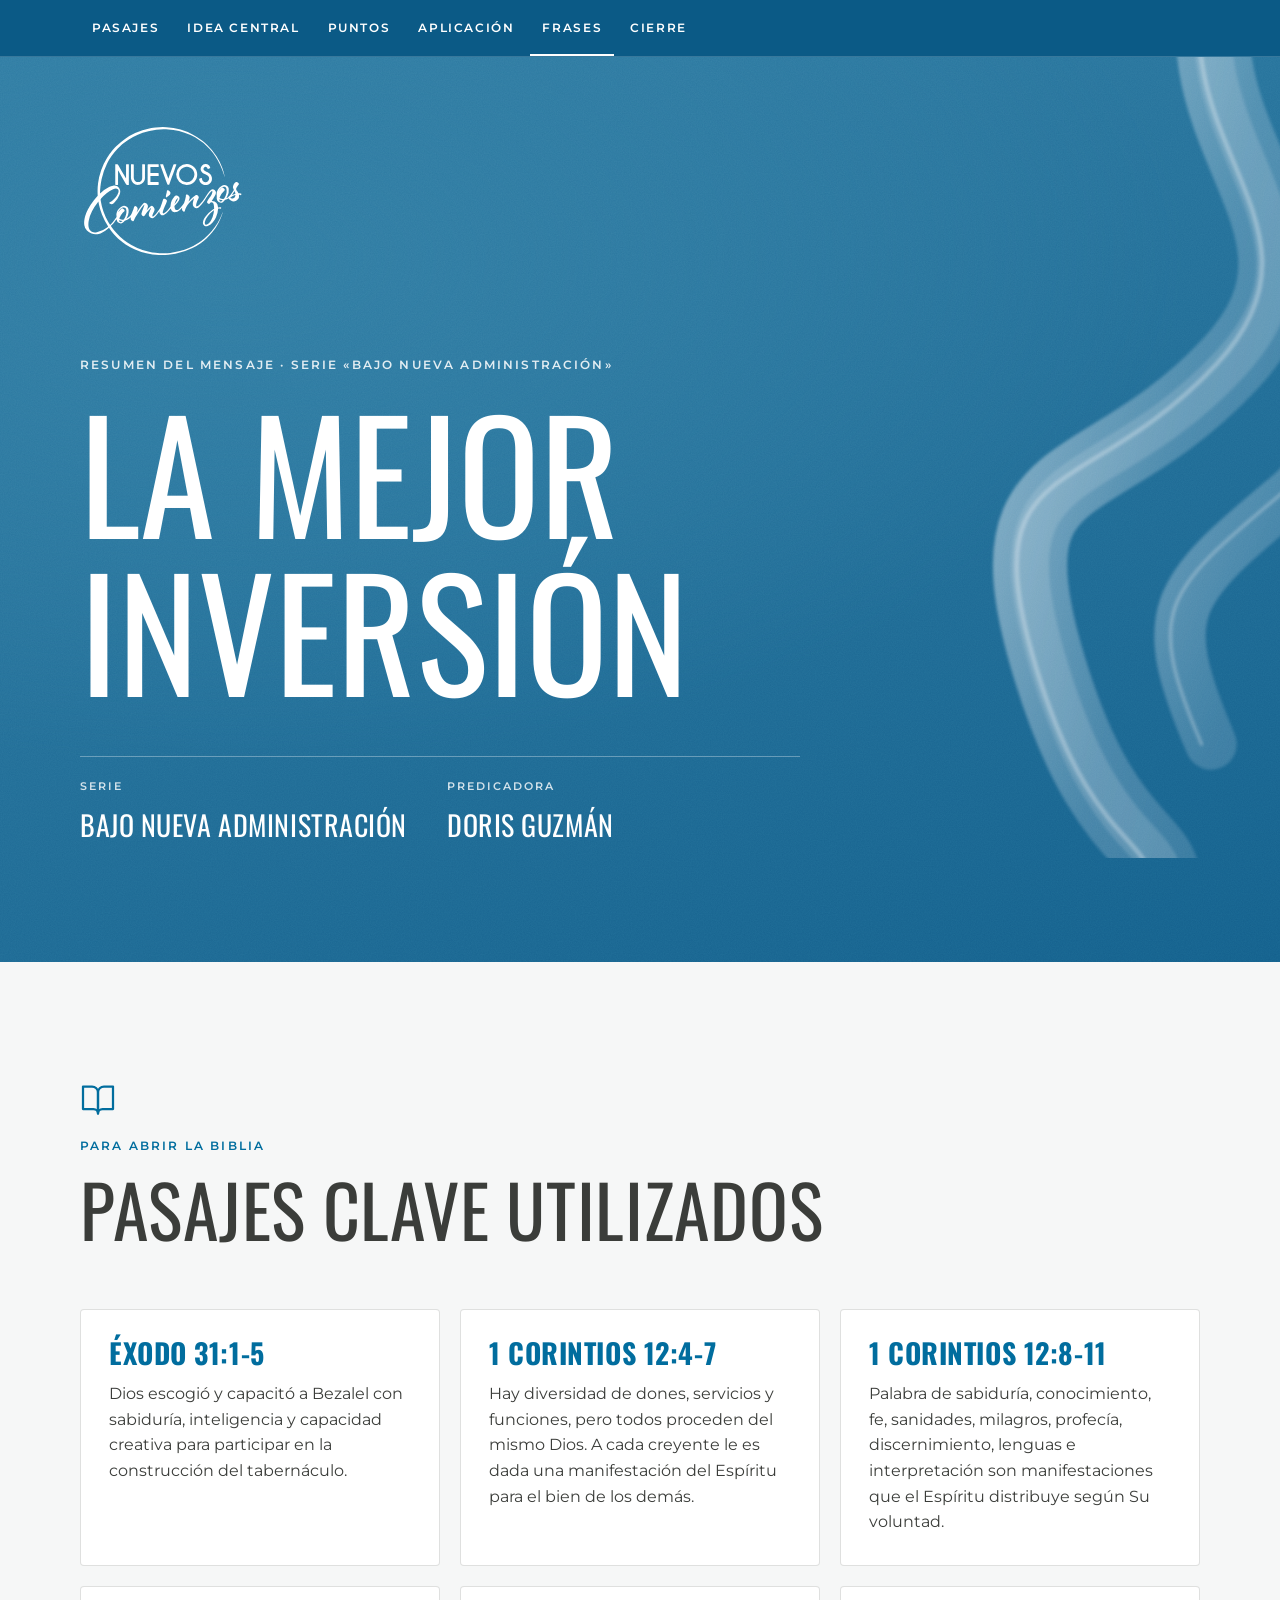
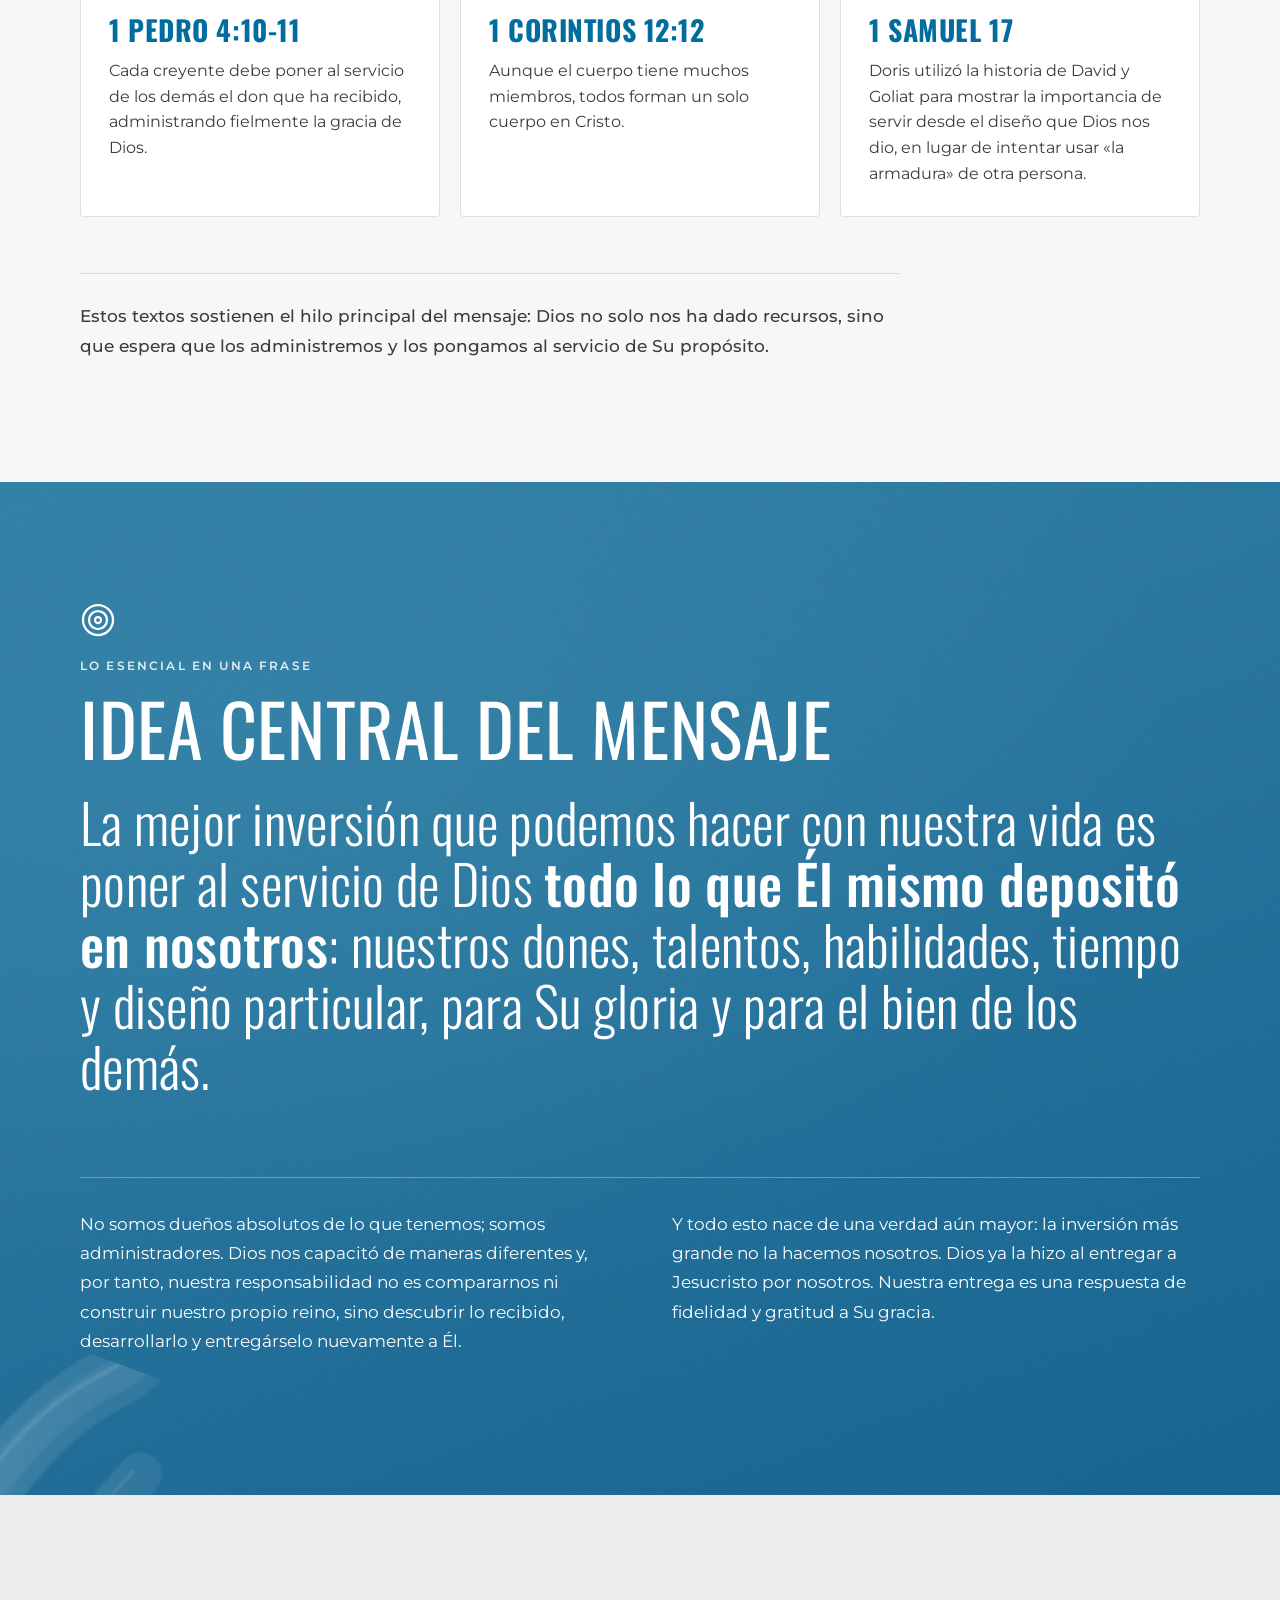
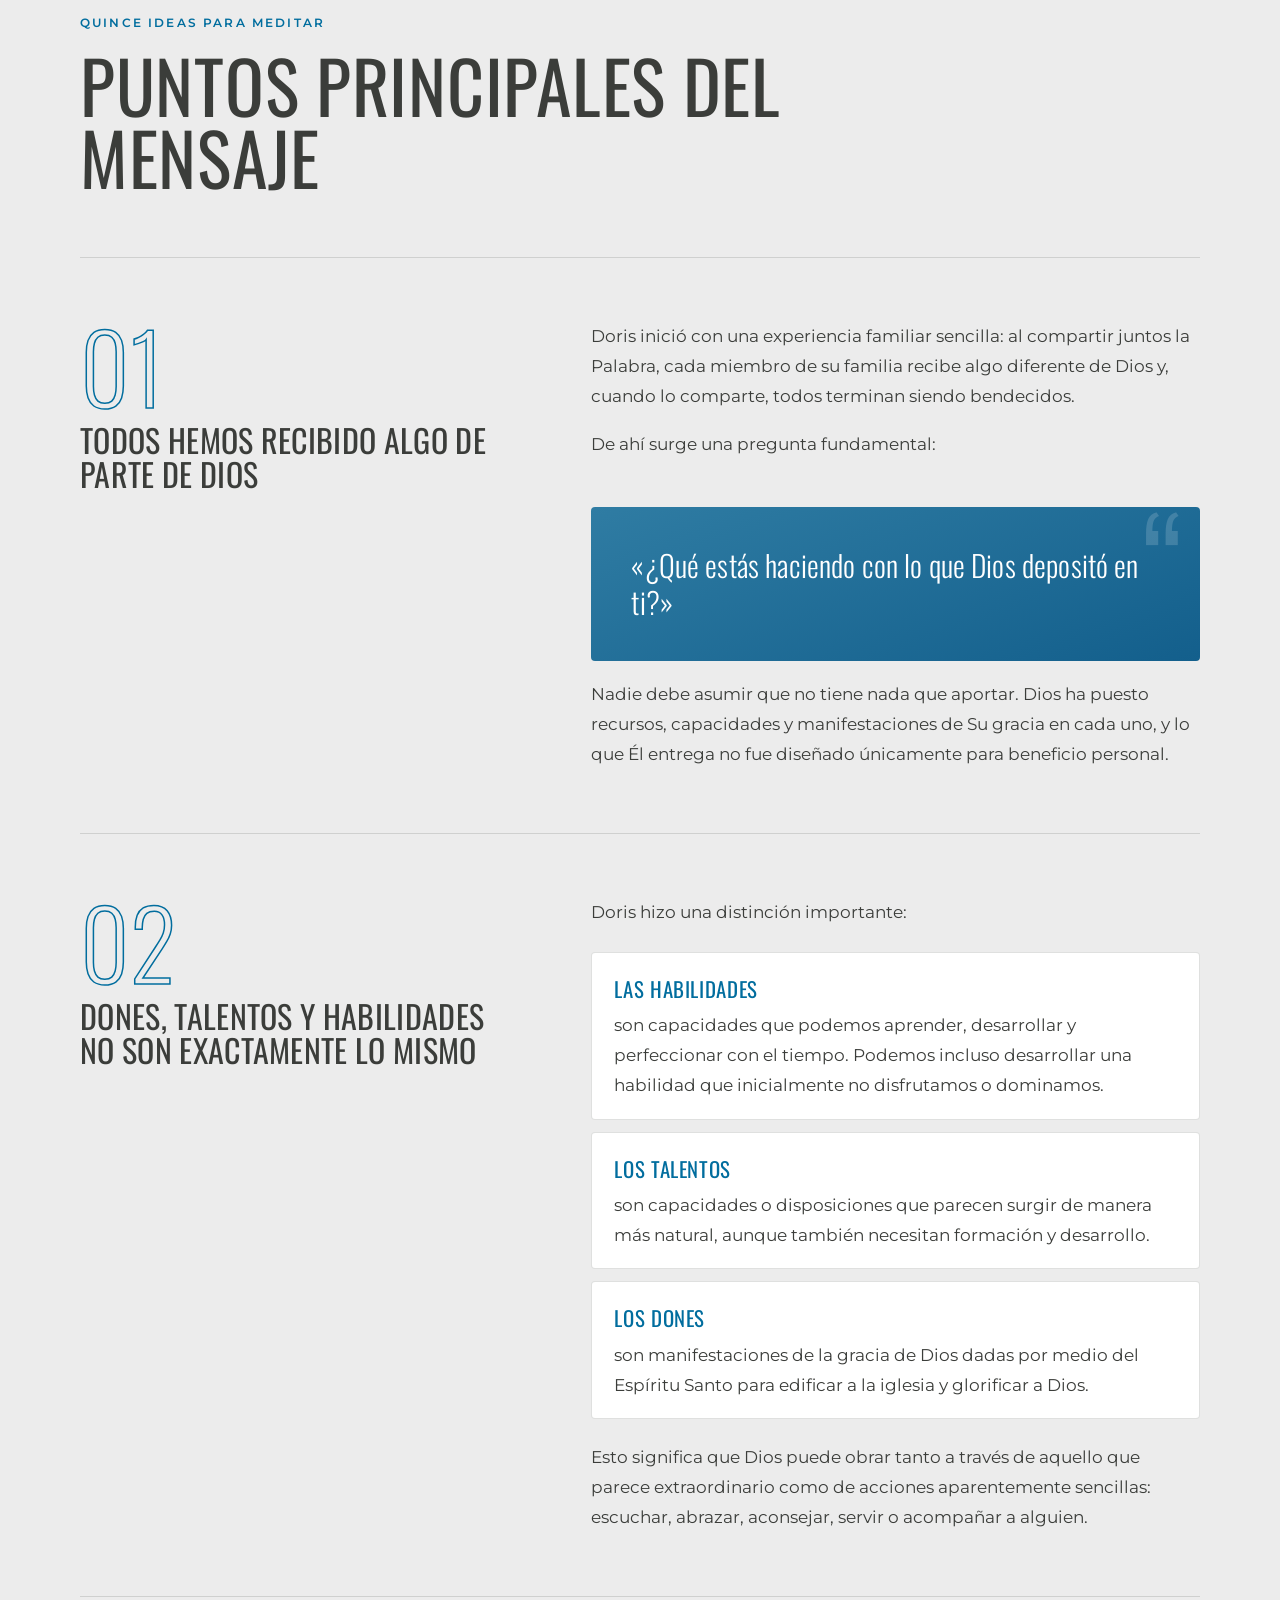
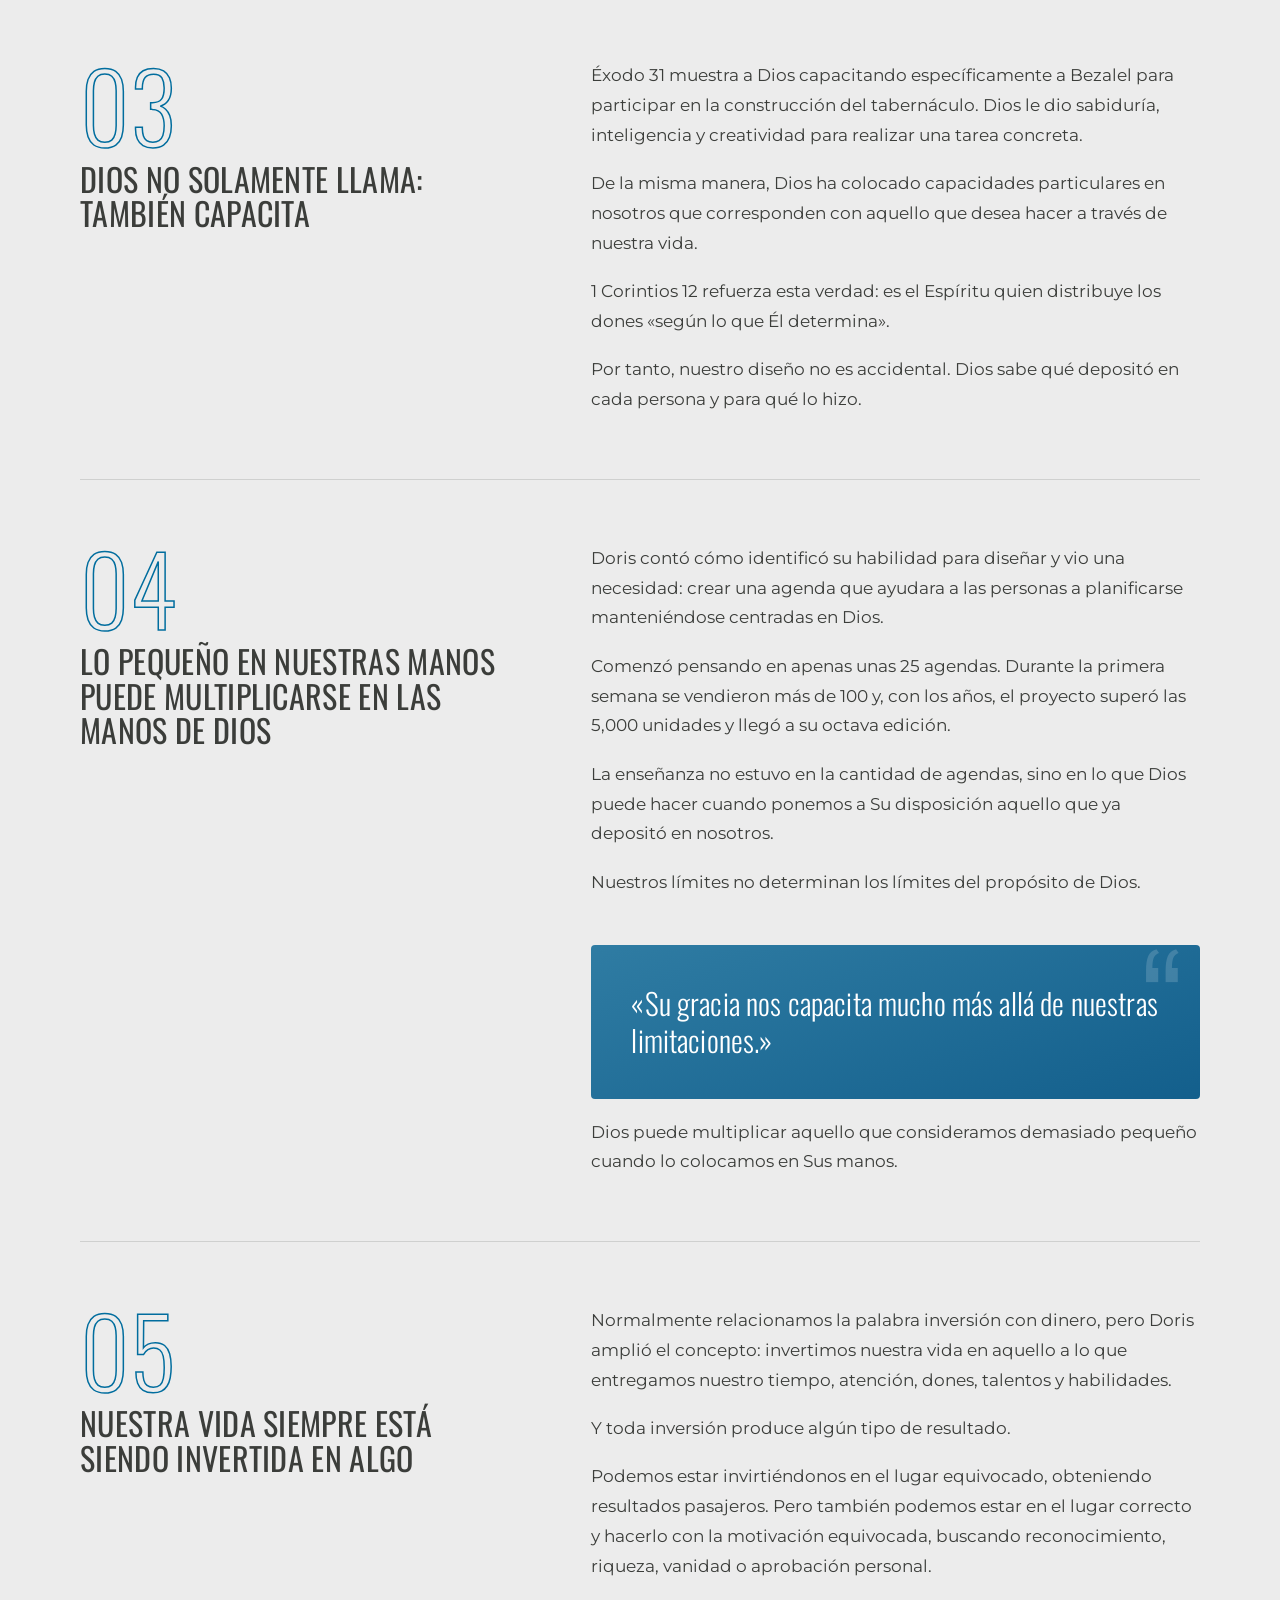
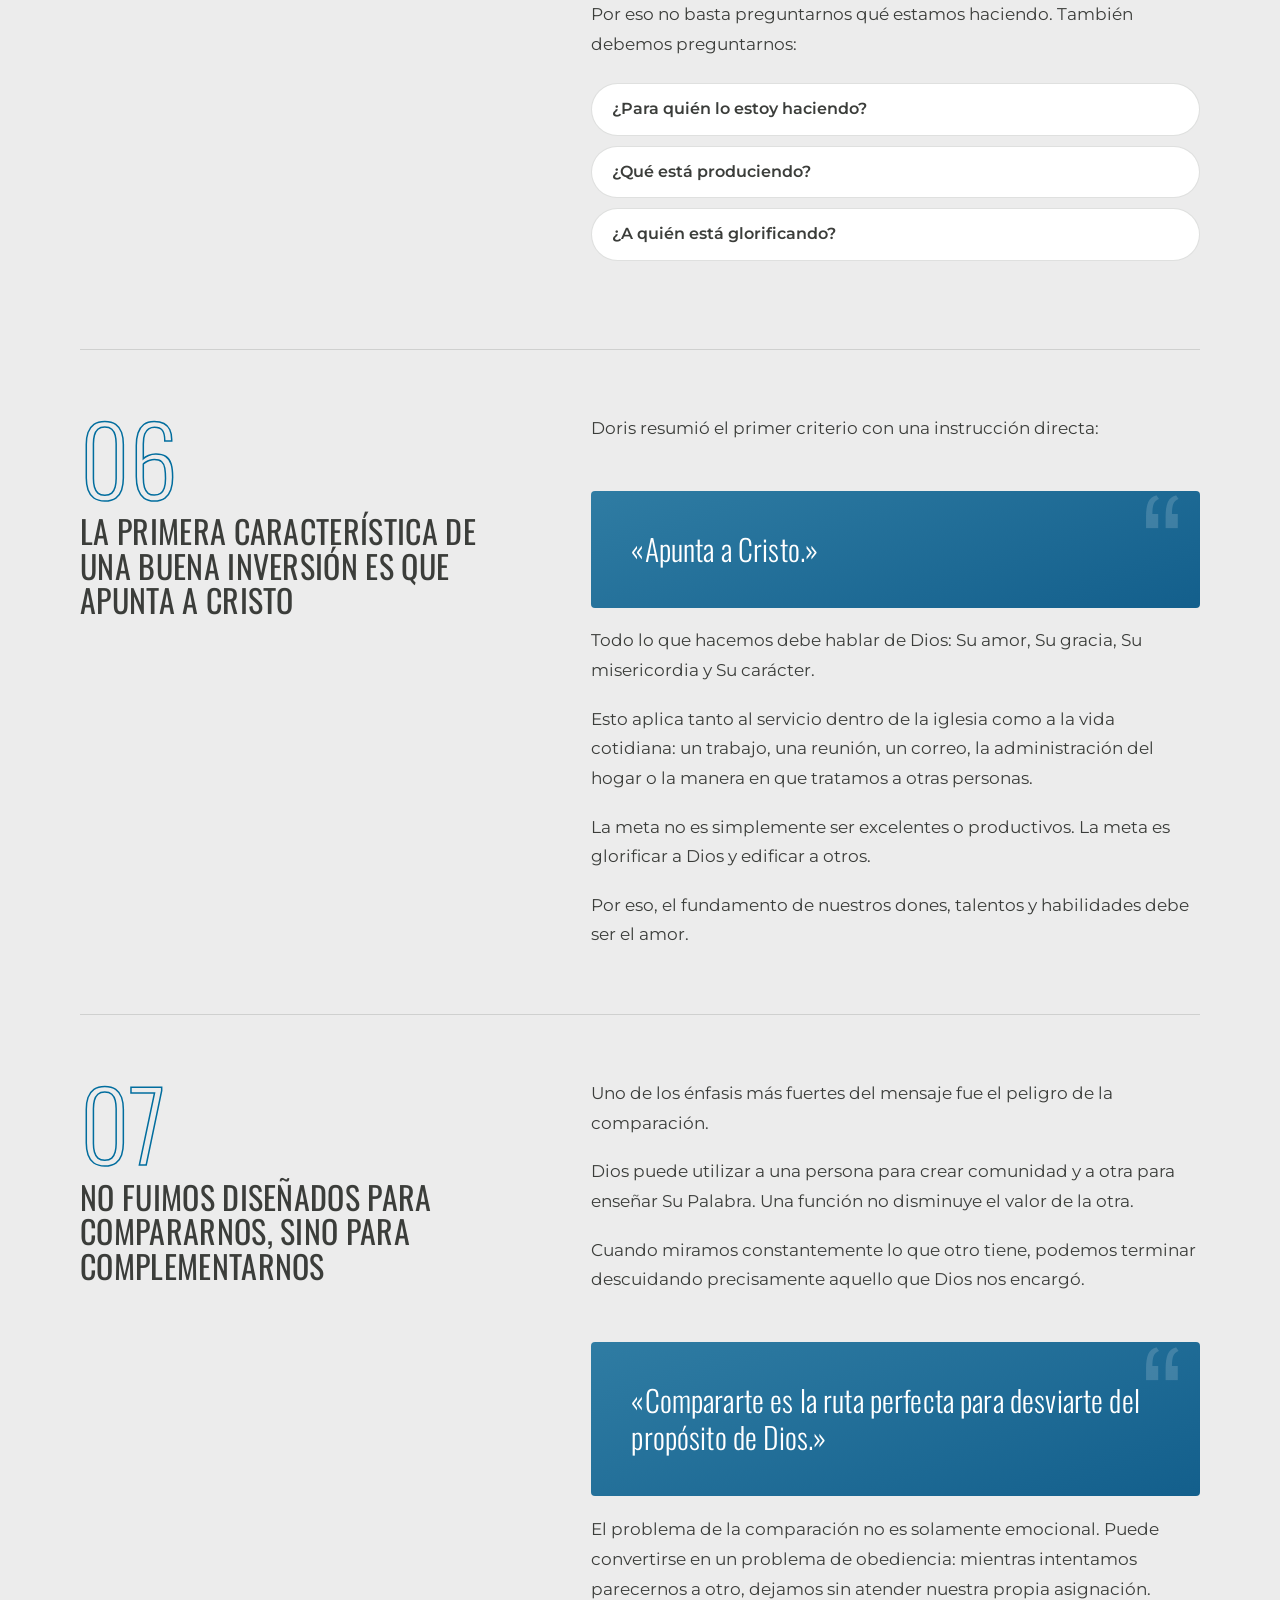
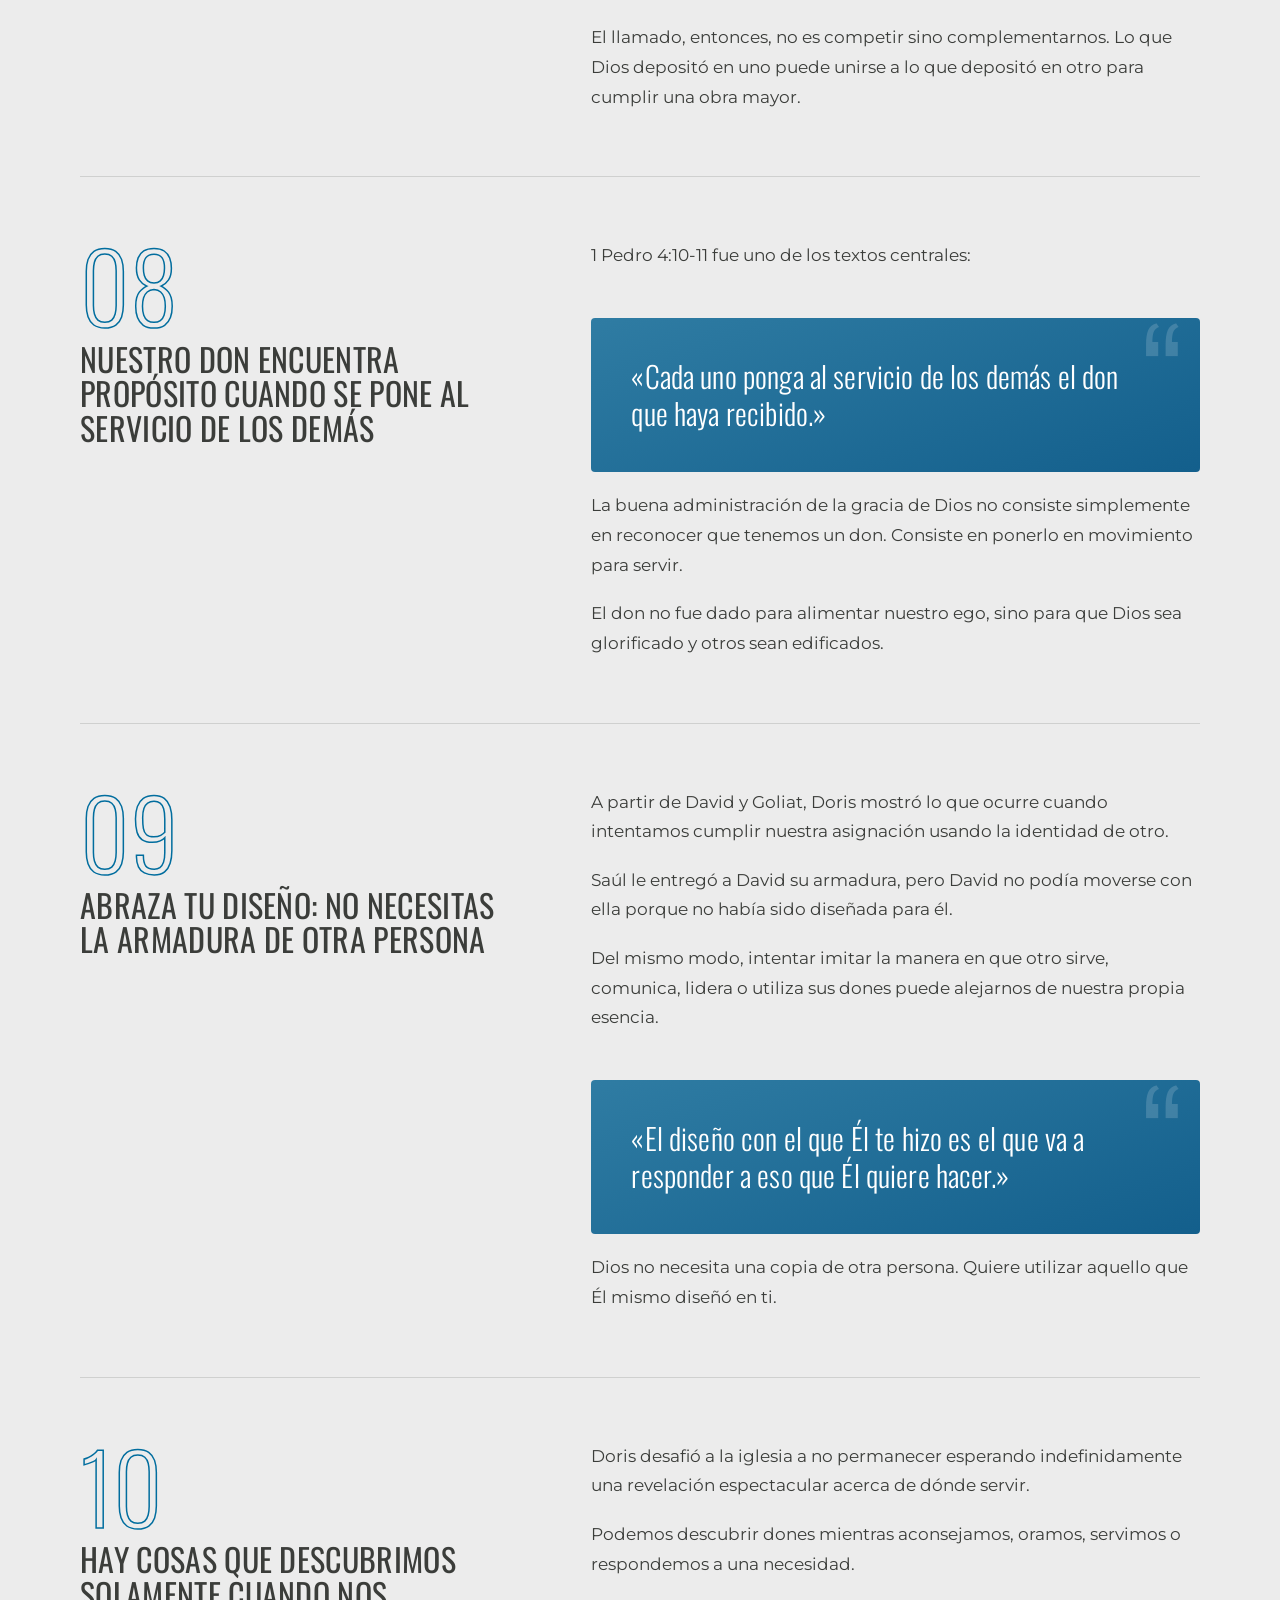
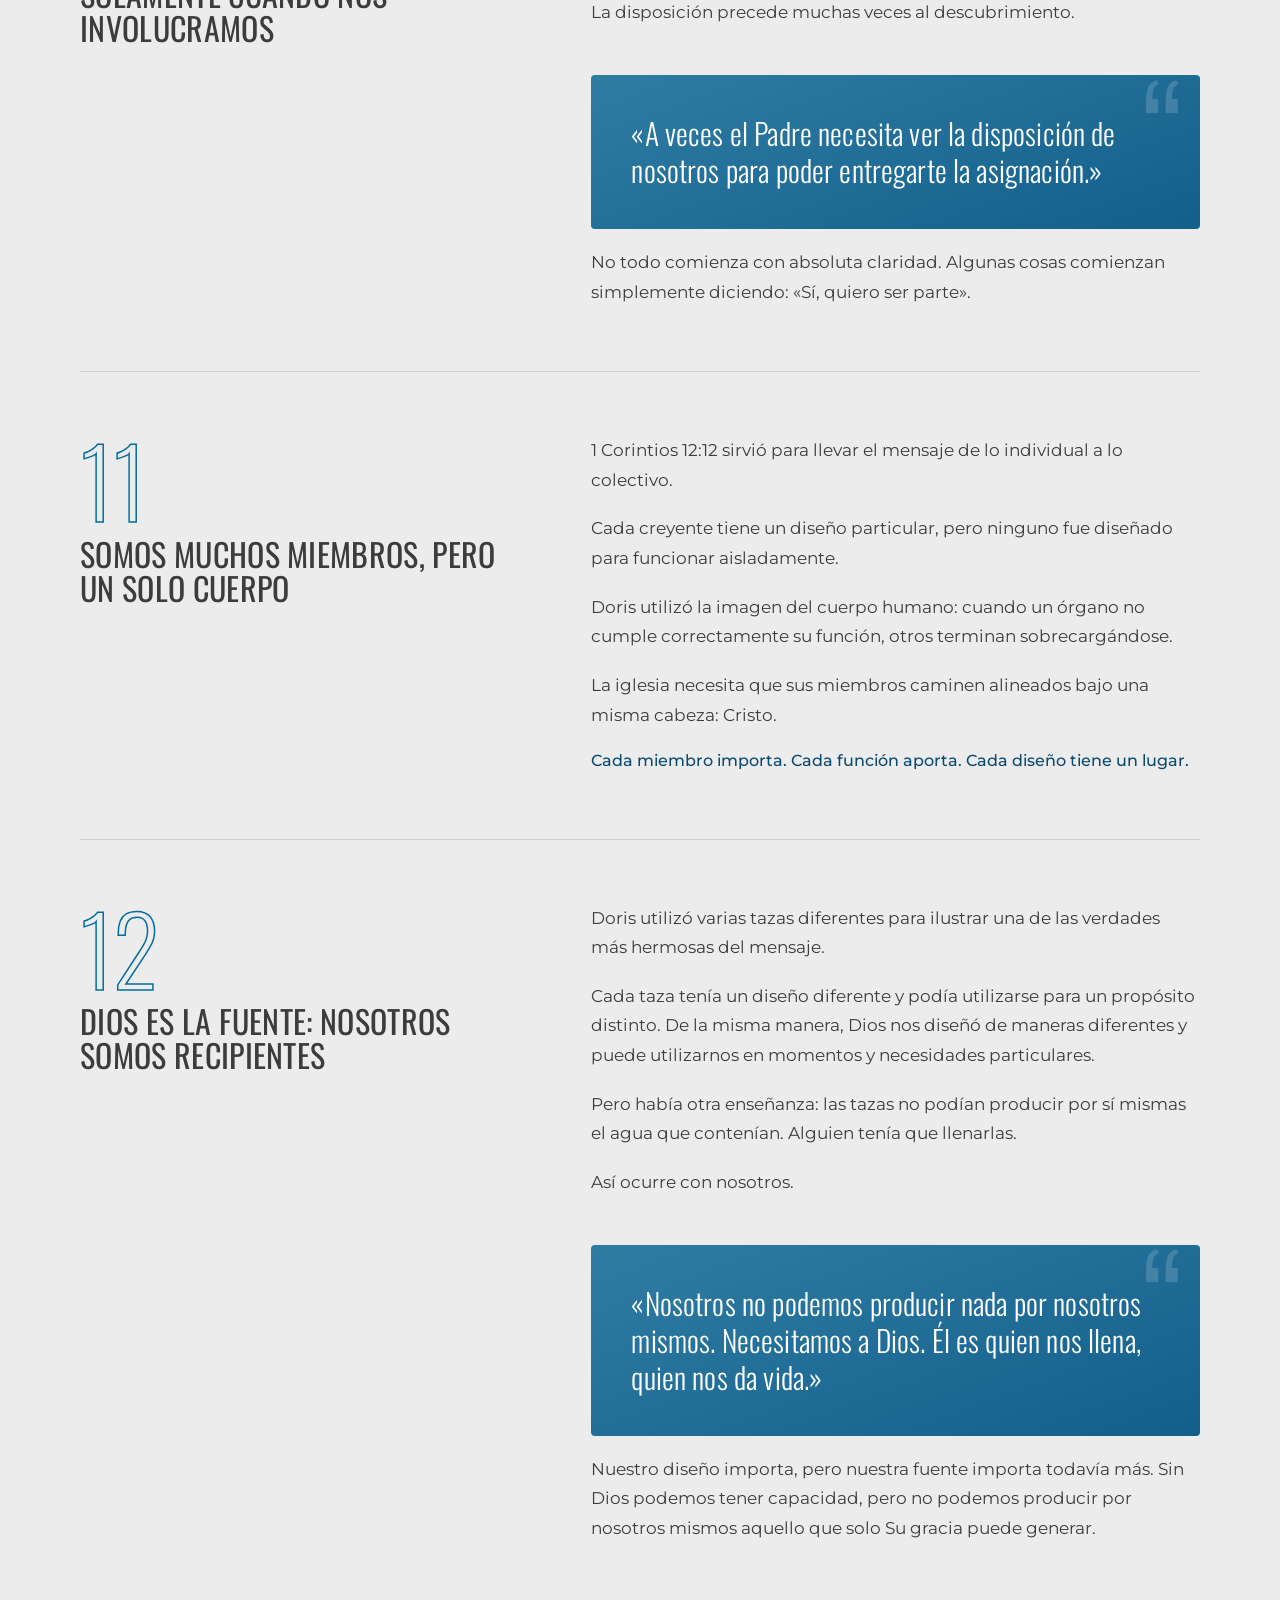
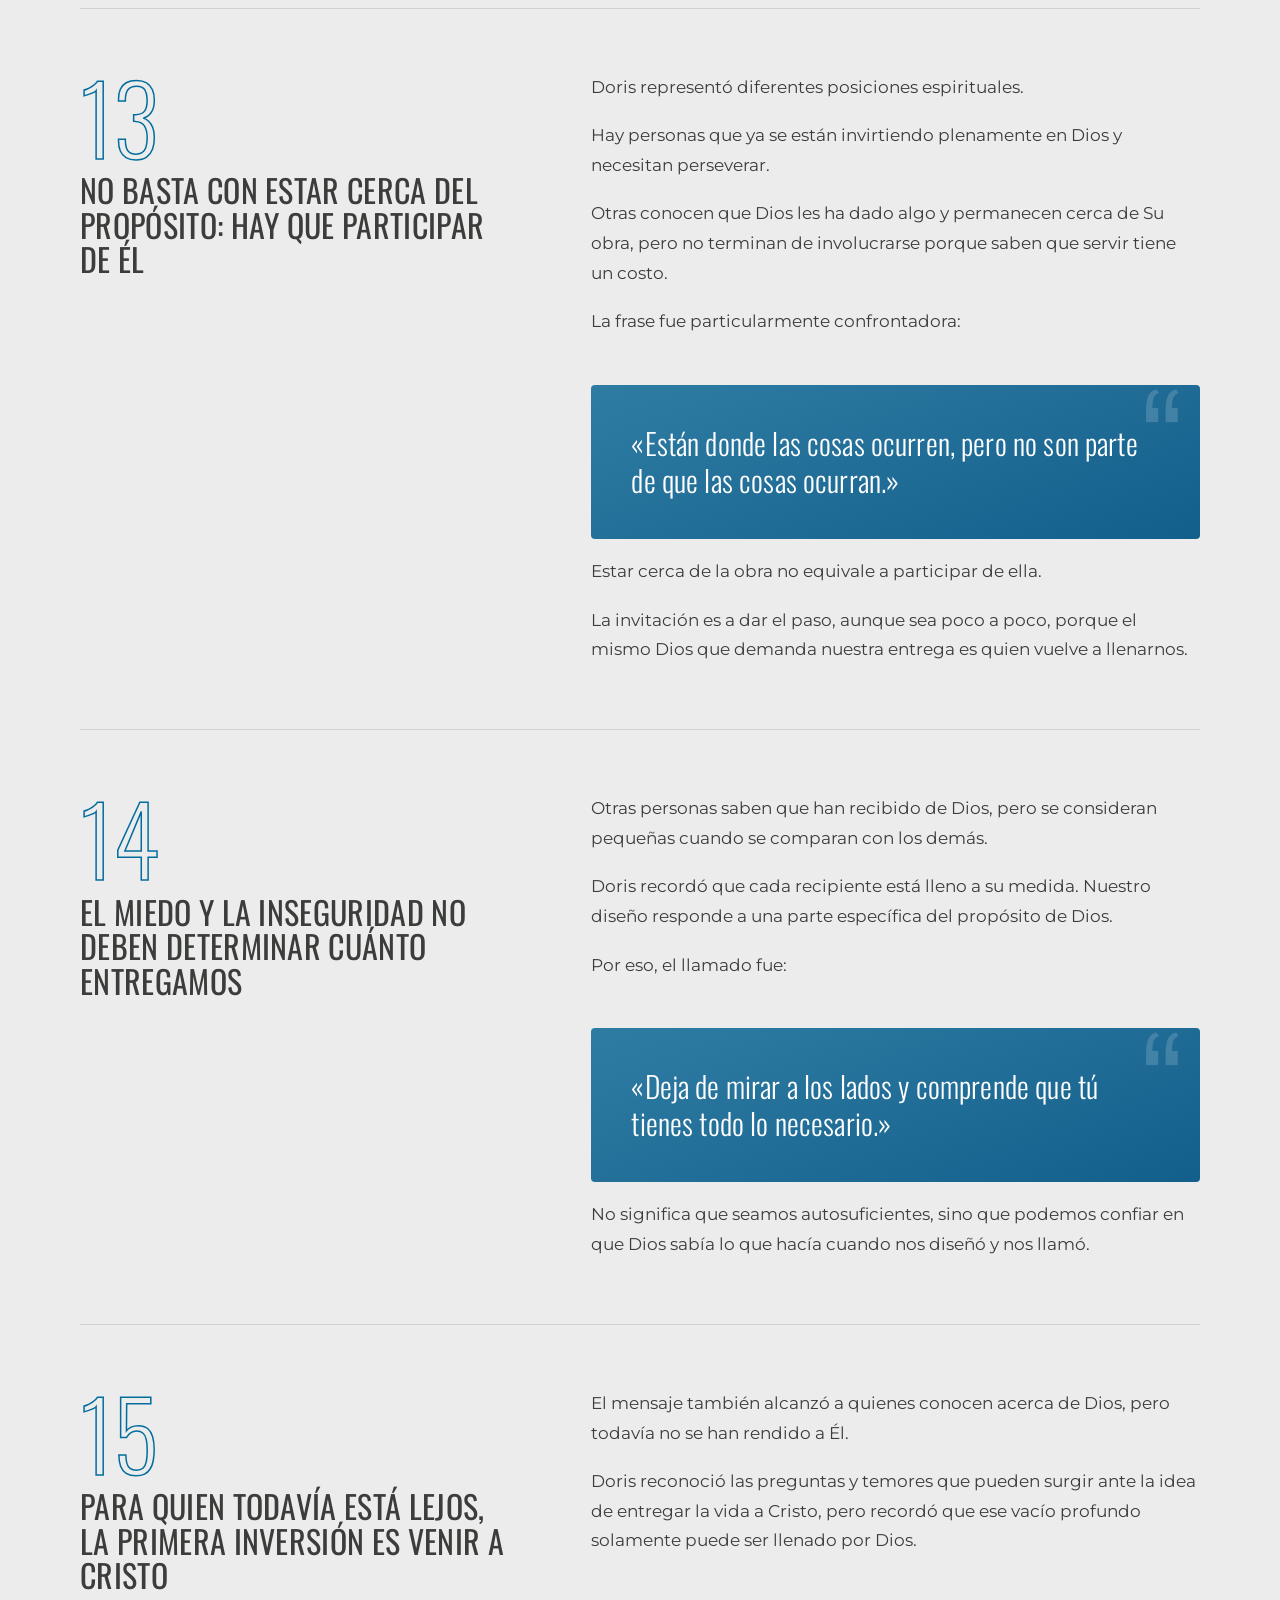
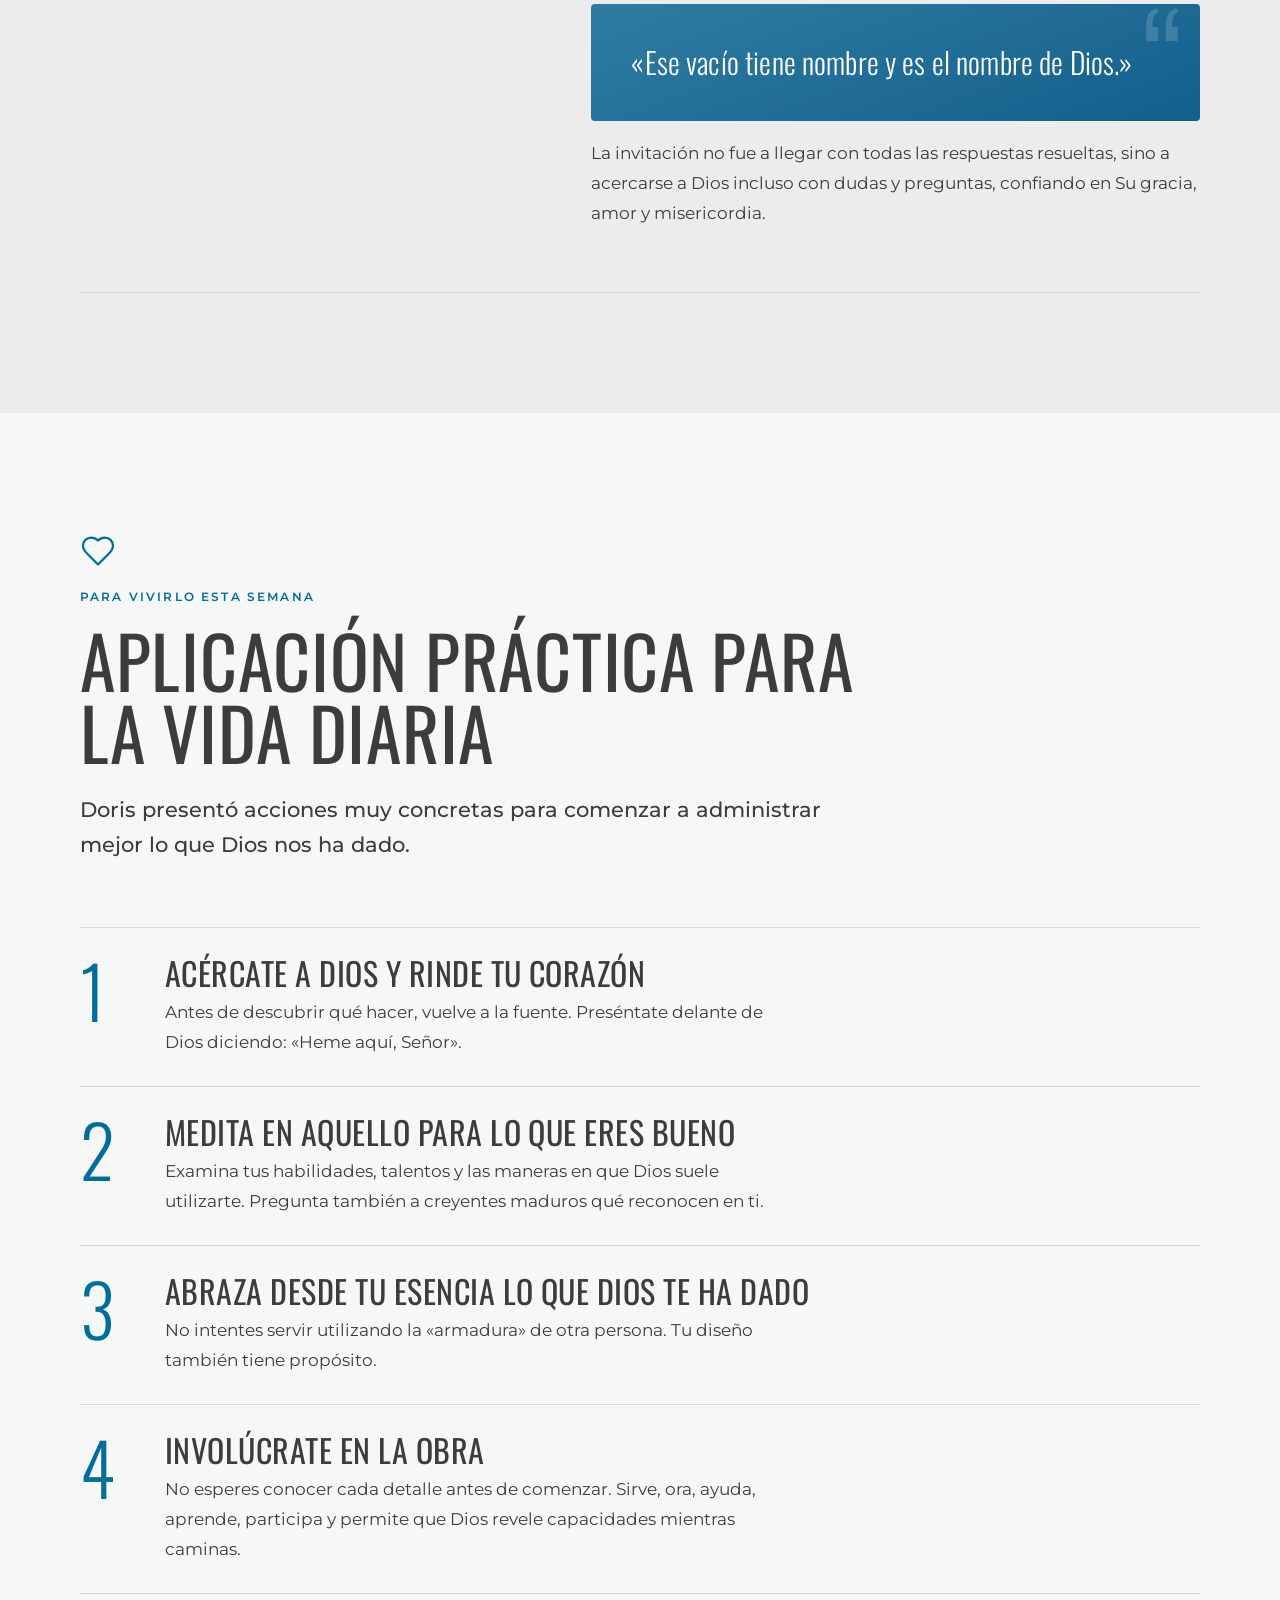
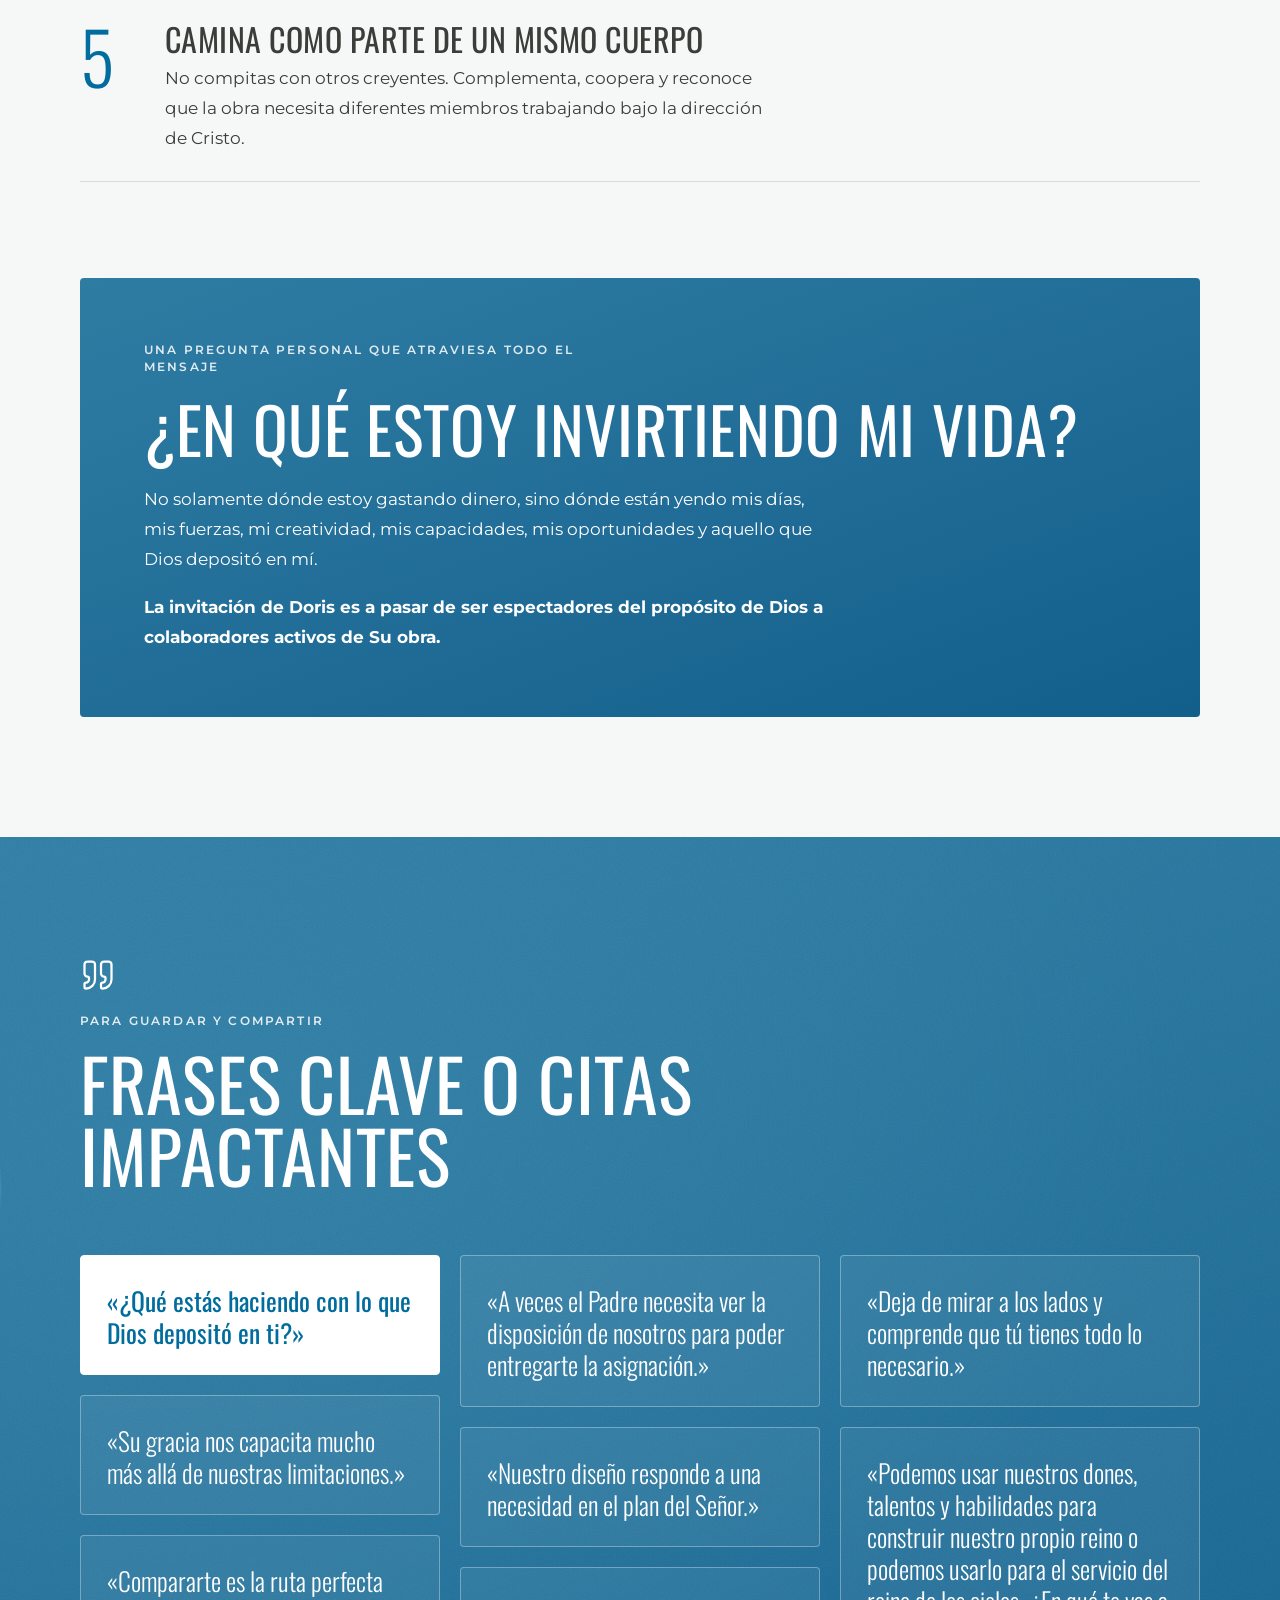
==== mensajes/la-mejor-inversion.html @ 01975bd7 "Añade resumen «La mejor inversión» y estilo de diseño para mensajes Página HTML con el resumen del m" ====
<!doctype html>
<html lang="es">
<head>
  <meta charset="utf-8">
  <meta name="viewport" content="width=device-width, initial-scale=1">
  <title>La mejor inversión · Doris Guzmán · Nuevos Comienzos</title>
  <meta name="description" content="Resumen del mensaje «La mejor inversión», de Doris Guzmán, de la serie «Bajo nueva administración»: poner al servicio de Dios todo lo que Él depositó en nosotros.">
  <meta name="theme-color" content="#0b5a86">
  <link rel="icon" href="../assets/logo-azul.svg" type="image/svg+xml">
  <link rel="preconnect" href="https://fonts.googleapis.com">
  <link rel="preconnect" href="https://fonts.gstatic.com" crossorigin>
  <link href="https://fonts.googleapis.com/css2?family=Montserrat:wght@400;500;600;700&family=Oswald:wght@300;400;500&display=swap" rel="stylesheet">
  <link rel="stylesheet" href="../assets/mensaje.css">
  <script>document.documentElement.classList.add("js");</script>
</head>
<body>

<!-- Cintas translúcidas (motivo gráfico de la guía de estilo) -->
<svg width="0" height="0" style="position:absolute" aria-hidden="true" focusable="false">
  <defs>
    <linearGradient id="cinta" x1="0" y1="0" x2="1" y2="1">
      <stop offset="0" stop-color="#fff" stop-opacity=".62"/>
      <stop offset=".55" stop-color="#dcecf5" stop-opacity=".26"/>
      <stop offset="1" stop-color="#fff" stop-opacity=".1"/>
    </linearGradient>
    <filter id="suave" x="-10%" y="-10%" width="120%" height="120%"><feGaussianBlur stdDeviation="1.4"/></filter>
    <symbol id="cintas" viewBox="0 0 800 900">
      <g fill="none" stroke-linecap="round" filter="url(#suave)">
        <path d="M640 -60 C 560 140 780 230 640 380 S 380 470 450 700 S 600 860 560 980" stroke="url(#cinta)" stroke-width="78"/>
        <path d="M640 -60 C 560 140 780 230 640 380 S 380 470 450 700 S 600 860 560 980" stroke="#fff" stroke-opacity=".16" stroke-width="40"/>
        <path d="M640 -60 C 560 140 780 230 640 380 S 380 470 450 700 S 600 860 560 980" stroke="#fff" stroke-opacity=".34" stroke-width="5" transform="translate(-14 0)"/>
        <path d="M860 160 C 700 260 820 420 700 520 S 560 640 620 780" stroke="url(#cinta)" stroke-width="54" opacity=".8"/>
        <path d="M860 160 C 700 260 820 420 700 520 S 560 640 620 780" stroke="#fff" stroke-opacity=".28" stroke-width="4" transform="translate(-10 0)"/>
      </g>
    </symbol>
  </defs>
</svg>

<nav class="nc-nav" aria-label="Secciones del mensaje">
  <div class="nc-wrap nc-nav__row">
    <ul class="nc-nav__links">
      <li><a href="#pasajes">Pasajes</a></li>
      <li><a href="#idea">Idea central</a></li>
      <li><a href="#puntos">Puntos</a></li>
      <li><a href="#aplicacion">Aplicación</a></li>
      <li><a href="#frases">Frases</a></li>
      <li><a href="#cierre">Cierre</a></li>
    </ul>
  </div>
</nav>

<header class="nc-hero nc-on-blue">
  <svg class="nc-ribbons" style="right:-8%;top:-6%;width:min(78vw,760px);height:auto;aspect-ratio:800/900" aria-hidden="true"><use href="#cintas"/></svg>
  <div class="nc-wrap" style="display:flex;flex-direction:column;flex:1">
    <img class="nc-hero__logo" src="../assets/logo-blanco.svg" alt="Nuevos Comienzos">
    <div class="nc-hero__body">
      <p class="nc-eyebrow">Resumen del mensaje · Serie «Bajo nueva administración»</p>
      <h1 class="nc-display">La mejor<br>inversión</h1>
      <dl class="nc-hero__meta">
        <div class="nc-meta"><dt>Serie</dt><dd>Bajo nueva administración</dd></div>
        <div class="nc-meta"><dt>Predicadora</dt><dd>Doris Guzmán</dd></div>
      </dl>
    </div>
  </div>
</header>

<main>

<!-- PASAJES -->
<section class="nc-section nc-section--paper" id="pasajes" aria-labelledby="t-pasajes">
  <div class="nc-wrap">
    <div class="nc-section__head nc-reveal">
      <svg class="nc-section__icon" viewBox="0 0 24 24" aria-hidden="true"><path d="M2 3h6a4 4 0 0 1 4 4v14a3 3 0 0 0-3-3H2z"/><path d="M22 3h-6a4 4 0 0 0-4 4v14a3 3 0 0 1 3-3h7z"/></svg>
      <p class="nc-eyebrow">Para abrir la Biblia</p>
      <h2 class="nc-h2" id="t-pasajes">Pasajes clave utilizados</h2>
    </div>

    <ul class="nc-verses">
      <li class="nc-verse nc-reveal">
        <h3 class="nc-verse__ref">Éxodo 31:1-5</h3>
        <p>Dios escogió y capacitó a Bezalel con sabiduría, inteligencia y capacidad creativa para participar en la construcción del tabernáculo.</p>
      </li>
      <li class="nc-verse nc-reveal">
        <h3 class="nc-verse__ref">1 Corintios 12:4-7</h3>
        <p>Hay diversidad de dones, servicios y funciones, pero todos proceden del mismo Dios. A cada creyente le es dada una manifestación del Espíritu para el bien de los demás.</p>
      </li>
      <li class="nc-verse nc-reveal">
        <h3 class="nc-verse__ref">1 Corintios 12:8-11</h3>
        <p>Palabra de sabiduría, conocimiento, fe, sanidades, milagros, profecía, discernimiento, lenguas e interpretación son manifestaciones que el Espíritu distribuye según Su voluntad.</p>
      </li>
      <li class="nc-verse nc-reveal">
        <h3 class="nc-verse__ref">1 Pedro 4:10-11</h3>
        <p>Cada creyente debe poner al servicio de los demás el don que ha recibido, administrando fielmente la gracia de Dios.</p>
      </li>
      <li class="nc-verse nc-reveal">
        <h3 class="nc-verse__ref">1 Corintios 12:12</h3>
        <p>Aunque el cuerpo tiene muchos miembros, todos forman un solo cuerpo en Cristo.</p>
      </li>
      <li class="nc-verse nc-reveal">
        <h3 class="nc-verse__ref">1 Samuel 17</h3>
        <p>Doris utilizó la historia de David y Goliat para mostrar la importancia de servir desde el diseño que Dios nos dio, en lugar de intentar usar «la armadura» de otra persona.</p>
      </li>
    </ul>

    <p class="nc-bridge nc-reveal">Estos textos sostienen el hilo principal del mensaje: Dios no solo nos ha dado recursos, sino que espera que los administremos y los pongamos al servicio de Su propósito.</p>
  </div>
</section>

<!-- IDEA CENTRAL -->
<section class="nc-idea nc-on-blue" id="idea" aria-labelledby="t-idea">
  <svg class="nc-ribbons" style="left:-34%;bottom:-52%;width:min(70vw,640px);height:auto;aspect-ratio:800/900;transform:scaleX(-1) rotate(160deg);opacity:.4" aria-hidden="true"><use href="#cintas"/></svg>
  <div class="nc-wrap">
    <div class="nc-section__head nc-reveal" style="margin-bottom:28px">
      <svg class="nc-section__icon" viewBox="0 0 24 24" aria-hidden="true"><circle cx="12" cy="12" r="10"/><circle cx="12" cy="12" r="6"/><circle cx="12" cy="12" r="2"/></svg>
      <p class="nc-eyebrow">Lo esencial en una frase</p>
      <h2 class="nc-h2" id="t-idea">Idea central del mensaje</h2>
    </div>

    <p class="nc-idea__lead nc-reveal">La mejor inversión que podemos hacer con nuestra vida es poner al servicio de Dios <strong>todo lo que Él mismo depositó en nosotros</strong>: nuestros dones, talentos, habilidades, tiempo y diseño particular, para Su gloria y para el bien de los demás.</p>

    <div class="nc-idea__cols nc-reveal">
      <p>No somos dueños absolutos de lo que tenemos; somos administradores. Dios nos capacitó de maneras diferentes y, por tanto, nuestra responsabilidad no es compararnos ni construir nuestro propio reino, sino descubrir lo recibido, desarrollarlo y entregárselo nuevamente a Él.</p>
      <p>Y todo esto nace de una verdad aún mayor: la inversión más grande no la hacemos nosotros. Dios ya la hizo al entregar a Jesucristo por nosotros. Nuestra entrega es una respuesta de fidelidad y gratitud a Su gracia.</p>
    </div>
  </div>
</section>

<!-- PUNTOS PRINCIPALES -->
<section class="nc-section nc-section--gris" id="puntos" aria-labelledby="t-puntos">
  <div class="nc-wrap">
    <div class="nc-section__head nc-reveal">
      <p class="nc-eyebrow">Quince ideas para meditar</p>
      <h2 class="nc-h2" id="t-puntos">Puntos principales del mensaje</h2>
    </div>

    <ol class="nc-points">

      <li class="nc-point nc-reveal">
        <div class="nc-point__head">
          <span class="nc-point__num" aria-hidden="true">01</span>
          <h3 class="nc-h3 nc-point__title">Todos hemos recibido algo de parte de Dios</h3>
        </div>
        <div class="nc-point__body">
          <p>Doris inició con una experiencia familiar sencilla: al compartir juntos la Palabra, cada miembro de su familia recibe algo diferente de Dios y, cuando lo comparte, todos terminan siendo bendecidos.</p>
          <p>De ahí surge una pregunta fundamental:</p>
          <blockquote class="nc-pull"><p>«¿Qué estás haciendo con lo que Dios depositó en ti?»</p></blockquote>
          <p>Nadie debe asumir que no tiene nada que aportar. Dios ha puesto recursos, capacidades y manifestaciones de Su gracia en cada uno, y lo que Él entrega no fue diseñado únicamente para beneficio personal.</p>
        </div>
      </li>

      <li class="nc-point nc-reveal">
        <div class="nc-point__head">
          <span class="nc-point__num" aria-hidden="true">02</span>
          <h3 class="nc-h3 nc-point__title">Dones, talentos y habilidades no son exactamente lo mismo</h3>
        </div>
        <div class="nc-point__body">
          <p>Doris hizo una distinción importante:</p>
          <ul class="nc-defs">
            <li class="nc-def"><strong>Las habilidades</strong> son capacidades que podemos aprender, desarrollar y perfeccionar con el tiempo. Podemos incluso desarrollar una habilidad que inicialmente no disfrutamos o dominamos.</li>
            <li class="nc-def"><strong>Los talentos</strong> son capacidades o disposiciones que parecen surgir de manera más natural, aunque también necesitan formación y desarrollo.</li>
            <li class="nc-def"><strong>Los dones</strong> son manifestaciones de la gracia de Dios dadas por medio del Espíritu Santo para edificar a la iglesia y glorificar a Dios.</li>
          </ul>
          <p>Esto significa que Dios puede obrar tanto a través de aquello que parece extraordinario como de acciones aparentemente sencillas: escuchar, abrazar, aconsejar, servir o acompañar a alguien.</p>
        </div>
      </li>

      <li class="nc-point nc-reveal">
        <div class="nc-point__head">
          <span class="nc-point__num" aria-hidden="true">03</span>
          <h3 class="nc-h3 nc-point__title">Dios no solamente llama: también capacita</h3>
        </div>
        <div class="nc-point__body">
          <p>Éxodo 31 muestra a Dios capacitando específicamente a Bezalel para participar en la construcción del tabernáculo. Dios le dio sabiduría, inteligencia y creatividad para realizar una tarea concreta.</p>
          <p>De la misma manera, Dios ha colocado capacidades particulares en nosotros que corresponden con aquello que desea hacer a través de nuestra vida.</p>
          <p>1 Corintios 12 refuerza esta verdad: es el Espíritu quien distribuye los dones «según lo que Él determina».</p>
          <p>Por tanto, nuestro diseño no es accidental. Dios sabe qué depositó en cada persona y para qué lo hizo.</p>
        </div>
      </li>

      <li class="nc-point nc-reveal">
        <div class="nc-point__head">
          <span class="nc-point__num" aria-hidden="true">04</span>
          <h3 class="nc-h3 nc-point__title">Lo pequeño en nuestras manos puede multiplicarse en las manos de Dios</h3>
        </div>
        <div class="nc-point__body">
          <p>Doris contó cómo identificó su habilidad para diseñar y vio una necesidad: crear una agenda que ayudara a las personas a planificarse manteniéndose centradas en Dios.</p>
          <p>Comenzó pensando en apenas unas 25 agendas. Durante la primera semana se vendieron más de 100 y, con los años, el proyecto superó las 5,000 unidades y llegó a su octava edición.</p>
          <p>La enseñanza no estuvo en la cantidad de agendas, sino en lo que Dios puede hacer cuando ponemos a Su disposición aquello que ya depositó en nosotros.</p>
          <p>Nuestros límites no determinan los límites del propósito de Dios.</p>
          <blockquote class="nc-pull"><p>«Su gracia nos capacita mucho más allá de nuestras limitaciones.»</p></blockquote>
          <p>Dios puede multiplicar aquello que consideramos demasiado pequeño cuando lo colocamos en Sus manos.</p>
        </div>
      </li>

      <li class="nc-point nc-reveal">
        <div class="nc-point__head">
          <span class="nc-point__num" aria-hidden="true">05</span>
          <h3 class="nc-h3 nc-point__title">Nuestra vida siempre está siendo invertida en algo</h3>
        </div>
        <div class="nc-point__body">
          <p>Normalmente relacionamos la palabra inversión con dinero, pero Doris amplió el concepto: invertimos nuestra vida en aquello a lo que entregamos nuestro tiempo, atención, dones, talentos y habilidades.</p>
          <p>Y toda inversión produce algún tipo de resultado.</p>
          <p>Podemos estar invirtiéndonos en el lugar equivocado, obteniendo resultados pasajeros. Pero también podemos estar en el lugar correcto y hacerlo con la motivación equivocada, buscando reconocimiento, riqueza, vanidad o aprobación personal.</p>
          <p>Por eso no basta preguntarnos qué estamos haciendo. También debemos preguntarnos:</p>
          <ul class="nc-asks">
            <li>¿Para quién lo estoy haciendo?</li>
            <li>¿Qué está produciendo?</li>
            <li>¿A quién está glorificando?</li>
          </ul>
        </div>
      </li>

      <li class="nc-point nc-reveal">
        <div class="nc-point__head">
          <span class="nc-point__num" aria-hidden="true">06</span>
          <h3 class="nc-h3 nc-point__title">La primera característica de una buena inversión es que apunta a Cristo</h3>
        </div>
        <div class="nc-point__body">
          <p>Doris resumió el primer criterio con una instrucción directa:</p>
          <blockquote class="nc-pull"><p>«Apunta a Cristo.»</p></blockquote>
          <p>Todo lo que hacemos debe hablar de Dios: Su amor, Su gracia, Su misericordia y Su carácter.</p>
          <p>Esto aplica tanto al servicio dentro de la iglesia como a la vida cotidiana: un trabajo, una reunión, un correo, la administración del hogar o la manera en que tratamos a otras personas.</p>
          <p>La meta no es simplemente ser excelentes o productivos. La meta es glorificar a Dios y edificar a otros.</p>
          <p>Por eso, el fundamento de nuestros dones, talentos y habilidades debe ser el amor.</p>
        </div>
      </li>

      <li class="nc-point nc-reveal">
        <div class="nc-point__head">
          <span class="nc-point__num" aria-hidden="true">07</span>
          <h3 class="nc-h3 nc-point__title">No fuimos diseñados para compararnos, sino para complementarnos</h3>
        </div>
        <div class="nc-point__body">
          <p>Uno de los énfasis más fuertes del mensaje fue el peligro de la comparación.</p>
          <p>Dios puede utilizar a una persona para crear comunidad y a otra para enseñar Su Palabra. Una función no disminuye el valor de la otra.</p>
          <p>Cuando miramos constantemente lo que otro tiene, podemos terminar descuidando precisamente aquello que Dios nos encargó.</p>
          <blockquote class="nc-pull"><p>«Compararte es la ruta perfecta para desviarte del propósito de Dios.»</p></blockquote>
          <p>El problema de la comparación no es solamente emocional. Puede convertirse en un problema de obediencia: mientras intentamos parecernos a otro, dejamos sin atender nuestra propia asignación.</p>
          <p>El llamado, entonces, no es competir sino complementarnos. Lo que Dios depositó en uno puede unirse a lo que depositó en otro para cumplir una obra mayor.</p>
        </div>
      </li>

      <li class="nc-point nc-reveal">
        <div class="nc-point__head">
          <span class="nc-point__num" aria-hidden="true">08</span>
          <h3 class="nc-h3 nc-point__title">Nuestro don encuentra propósito cuando se pone al servicio de los demás</h3>
        </div>
        <div class="nc-point__body">
          <p>1 Pedro 4:10-11 fue uno de los textos centrales:</p>
          <blockquote class="nc-pull"><p>«Cada uno ponga al servicio de los demás el don que haya recibido.»</p></blockquote>
          <p>La buena administración de la gracia de Dios no consiste simplemente en reconocer que tenemos un don. Consiste en ponerlo en movimiento para servir.</p>
          <p>El don no fue dado para alimentar nuestro ego, sino para que Dios sea glorificado y otros sean edificados.</p>
        </div>
      </li>

      <li class="nc-point nc-reveal">
        <div class="nc-point__head">
          <span class="nc-point__num" aria-hidden="true">09</span>
          <h3 class="nc-h3 nc-point__title">Abraza tu diseño: no necesitas la armadura de otra persona</h3>
        </div>
        <div class="nc-point__body">
          <p>A partir de David y Goliat, Doris mostró lo que ocurre cuando intentamos cumplir nuestra asignación usando la identidad de otro.</p>
          <p>Saúl le entregó a David su armadura, pero David no podía moverse con ella porque no había sido diseñada para él.</p>
          <p>Del mismo modo, intentar imitar la manera en que otro sirve, comunica, lidera o utiliza sus dones puede alejarnos de nuestra propia esencia.</p>
          <blockquote class="nc-pull"><p>«El diseño con el que Él te hizo es el que va a responder a eso que Él quiere hacer.»</p></blockquote>
          <p>Dios no necesita una copia de otra persona. Quiere utilizar aquello que Él mismo diseñó en ti.</p>
        </div>
      </li>

      <li class="nc-point nc-reveal">
        <div class="nc-point__head">
          <span class="nc-point__num" aria-hidden="true">10</span>
          <h3 class="nc-h3 nc-point__title">Hay cosas que descubrimos solamente cuando nos involucramos</h3>
        </div>
        <div class="nc-point__body">
          <p>Doris desafió a la iglesia a no permanecer esperando indefinidamente una revelación espectacular acerca de dónde servir.</p>
          <p>Podemos descubrir dones mientras aconsejamos, oramos, servimos o respondemos a una necesidad.</p>
          <p>La disposición precede muchas veces al descubrimiento.</p>
          <blockquote class="nc-pull"><p>«A veces el Padre necesita ver la disposición de nosotros para poder entregarte la asignación.»</p></blockquote>
          <p>No todo comienza con absoluta claridad. Algunas cosas comienzan simplemente diciendo: «Sí, quiero ser parte».</p>
        </div>
      </li>

      <li class="nc-point nc-reveal">
        <div class="nc-point__head">
          <span class="nc-point__num" aria-hidden="true">11</span>
          <h3 class="nc-h3 nc-point__title">Somos muchos miembros, pero un solo cuerpo</h3>
        </div>
        <div class="nc-point__body">
          <p>1 Corintios 12:12 sirvió para llevar el mensaje de lo individual a lo colectivo.</p>
          <p>Cada creyente tiene un diseño particular, pero ninguno fue diseñado para funcionar aisladamente.</p>
          <p>Doris utilizó la imagen del cuerpo humano: cuando un órgano no cumple correctamente su función, otros terminan sobrecargándose.</p>
          <p>La iglesia necesita que sus miembros caminen alineados bajo una misma cabeza: Cristo.</p>
          <p class="nc-note">Cada miembro importa. Cada función aporta. Cada diseño tiene un lugar.</p>
        </div>
      </li>

      <li class="nc-point nc-reveal">
        <div class="nc-point__head">
          <span class="nc-point__num" aria-hidden="true">12</span>
          <h3 class="nc-h3 nc-point__title">Dios es la fuente: nosotros somos recipientes</h3>
        </div>
        <div class="nc-point__body">
          <p>Doris utilizó varias tazas diferentes para ilustrar una de las verdades más hermosas del mensaje.</p>
          <p>Cada taza tenía un diseño diferente y podía utilizarse para un propósito distinto. De la misma manera, Dios nos diseñó de maneras diferentes y puede utilizarnos en momentos y necesidades particulares.</p>
          <p>Pero había otra enseñanza: las tazas no podían producir por sí mismas el agua que contenían. Alguien tenía que llenarlas.</p>
          <p>Así ocurre con nosotros.</p>
          <blockquote class="nc-pull"><p>«Nosotros no podemos producir nada por nosotros mismos. Necesitamos a Dios. Él es quien nos llena, quien nos da vida.»</p></blockquote>
          <p>Nuestro diseño importa, pero nuestra fuente importa todavía más. Sin Dios podemos tener capacidad, pero no podemos producir por nosotros mismos aquello que solo Su gracia puede generar.</p>
        </div>
      </li>

      <li class="nc-point nc-reveal">
        <div class="nc-point__head">
          <span class="nc-point__num" aria-hidden="true">13</span>
          <h3 class="nc-h3 nc-point__title">No basta con estar cerca del propósito: hay que participar de él</h3>
        </div>
        <div class="nc-point__body">
          <p>Doris representó diferentes posiciones espirituales.</p>
          <p>Hay personas que ya se están invirtiendo plenamente en Dios y necesitan perseverar.</p>
          <p>Otras conocen que Dios les ha dado algo y permanecen cerca de Su obra, pero no terminan de involucrarse porque saben que servir tiene un costo.</p>
          <p>La frase fue particularmente confrontadora:</p>
          <blockquote class="nc-pull"><p>«Están donde las cosas ocurren, pero no son parte de que las cosas ocurran.»</p></blockquote>
          <p>Estar cerca de la obra no equivale a participar de ella.</p>
          <p>La invitación es a dar el paso, aunque sea poco a poco, porque el mismo Dios que demanda nuestra entrega es quien vuelve a llenarnos.</p>
        </div>
      </li>

      <li class="nc-point nc-reveal">
        <div class="nc-point__head">
          <span class="nc-point__num" aria-hidden="true">14</span>
          <h3 class="nc-h3 nc-point__title">El miedo y la inseguridad no deben determinar cuánto entregamos</h3>
        </div>
        <div class="nc-point__body">
          <p>Otras personas saben que han recibido de Dios, pero se consideran pequeñas cuando se comparan con los demás.</p>
          <p>Doris recordó que cada recipiente está lleno a su medida. Nuestro diseño responde a una parte específica del propósito de Dios.</p>
          <p>Por eso, el llamado fue:</p>
          <blockquote class="nc-pull"><p>«Deja de mirar a los lados y comprende que tú tienes todo lo necesario.»</p></blockquote>
          <p>No significa que seamos autosuficientes, sino que podemos confiar en que Dios sabía lo que hacía cuando nos diseñó y nos llamó.</p>
        </div>
      </li>

      <li class="nc-point nc-reveal">
        <div class="nc-point__head">
          <span class="nc-point__num" aria-hidden="true">15</span>
          <h3 class="nc-h3 nc-point__title">Para quien todavía está lejos, la primera inversión es venir a Cristo</h3>
        </div>
        <div class="nc-point__body">
          <p>El mensaje también alcanzó a quienes conocen acerca de Dios, pero todavía no se han rendido a Él.</p>
          <p>Doris reconoció las preguntas y temores que pueden surgir ante la idea de entregar la vida a Cristo, pero recordó que ese vacío profundo solamente puede ser llenado por Dios.</p>
          <blockquote class="nc-pull"><p>«Ese vacío tiene nombre y es el nombre de Dios.»</p></blockquote>
          <p>La invitación no fue a llegar con todas las respuestas resueltas, sino a acercarse a Dios incluso con dudas y preguntas, confiando en Su gracia, amor y misericordia.</p>
        </div>
      </li>

    </ol>
  </div>
</section>

<!-- APLICACIÓN PRÁCTICA -->
<section class="nc-section nc-section--paper" id="aplicacion" aria-labelledby="t-aplicacion">
  <div class="nc-wrap">
    <div class="nc-section__head nc-reveal">
      <svg class="nc-section__icon" viewBox="0 0 24 24" aria-hidden="true"><path d="M19 14c1.49-1.46 3-3.21 3-5.5A5.5 5.5 0 0 0 16.5 3c-1.76 0-3 .5-4.5 2-1.5-1.5-2.74-2-4.5-2A5.5 5.5 0 0 0 2 8.5c0 2.3 1.5 4.05 3 5.5l7 7z"/></svg>
      <p class="nc-eyebrow">Para vivirlo esta semana</p>
      <h2 class="nc-h2" id="t-aplicacion">Aplicación práctica para la vida diaria</h2>
      <p class="nc-lead" style="margin-top:24px">Doris presentó acciones muy concretas para comenzar a administrar mejor lo que Dios nos ha dado.</p>
    </div>

    <ol class="nc-steps">
      <li class="nc-step nc-reveal">
        <h3 class="nc-step__title">Acércate a Dios y rinde tu corazón</h3>
        <p>Antes de descubrir qué hacer, vuelve a la fuente. Preséntate delante de Dios diciendo: «Heme aquí, Señor».</p>
      </li>
      <li class="nc-step nc-reveal">
        <h3 class="nc-step__title">Medita en aquello para lo que eres bueno</h3>
        <p>Examina tus habilidades, talentos y las maneras en que Dios suele utilizarte. Pregunta también a creyentes maduros qué reconocen en ti.</p>
      </li>
      <li class="nc-step nc-reveal">
        <h3 class="nc-step__title">Abraza desde tu esencia lo que Dios te ha dado</h3>
        <p>No intentes servir utilizando la «armadura» de otra persona. Tu diseño también tiene propósito.</p>
      </li>
      <li class="nc-step nc-reveal">
        <h3 class="nc-step__title">Involúcrate en la obra</h3>
        <p>No esperes conocer cada detalle antes de comenzar. Sirve, ora, ayuda, aprende, participa y permite que Dios revele capacidades mientras caminas.</p>
      </li>
      <li class="nc-step nc-reveal">
        <h3 class="nc-step__title">Camina como parte de un mismo cuerpo</h3>
        <p>No compitas con otros creyentes. Complementa, coopera y reconoce que la obra necesita diferentes miembros trabajando bajo la dirección de Cristo.</p>
      </li>
    </ol>

    <div class="nc-question nc-reveal">
      <p class="nc-eyebrow">Una pregunta personal que atraviesa todo el mensaje</p>
      <p class="nc-display">¿En qué estoy invirtiendo mi vida?</p>
      <p>No solamente dónde estoy gastando dinero, sino dónde están yendo mis días, mis fuerzas, mi creatividad, mis capacidades, mis oportunidades y aquello que Dios depositó en mí.</p>
      <p><strong>La invitación de Doris es a pasar de ser espectadores del propósito de Dios a colaboradores activos de Su obra.</strong></p>
    </div>
  </div>
</section>

<!-- FRASES CLAVE -->
<section class="nc-section nc-on-blue" id="frases" aria-labelledby="t-frases">
  <svg class="nc-ribbons" style="left:-24%;top:-8%;width:min(66vw,600px);height:auto;aspect-ratio:800/900;opacity:.45;transform:scaleX(-1)" aria-hidden="true"><use href="#cintas"/></svg>
  <div class="nc-wrap">
    <div class="nc-section__head nc-reveal">
      <svg class="nc-section__icon" viewBox="0 0 24 24" aria-hidden="true"><path d="M16 3a2 2 0 0 0-2 2v6a2 2 0 0 0 2 2 1 1 0 0 1 1 1v1a2 2 0 0 1-2 2 1 1 0 0 0-1 1v2a1 1 0 0 0 1 1 6 6 0 0 0 6-6V5a2 2 0 0 0-2-2z"/><path d="M5 3a2 2 0 0 0-2 2v6a2 2 0 0 0 2 2 1 1 0 0 1 1 1v1a2 2 0 0 1-2 2 1 1 0 0 0-1 1v2a1 1 0 0 0 1 1 6 6 0 0 0 6-6V5a2 2 0 0 0-2-2z"/></svg>
      <p class="nc-eyebrow">Para guardar y compartir</p>
      <h2 class="nc-h2" id="t-frases">Frases clave o citas impactantes</h2>
    </div>

    <ul class="nc-quotes">
      <li class="nc-quote nc-quote--hero nc-reveal"><p>«¿Qué estás haciendo con lo que Dios depositó en ti?»</p></li>
      <li class="nc-quote nc-reveal"><p>«Su gracia nos capacita mucho más allá de nuestras limitaciones.»</p></li>
      <li class="nc-quote nc-reveal"><p>«Compararte es la ruta perfecta para desviarte del propósito de Dios.»</p></li>
      <li class="nc-quote nc-reveal"><p>«El diseño con el que Él te hizo es el que va a responder a eso que Él quiere hacer.»</p></li>
      <li class="nc-quote nc-reveal"><p>«A veces el Padre necesita ver la disposición de nosotros para poder entregarte la asignación.»</p></li>
      <li class="nc-quote nc-reveal"><p>«Nuestro diseño responde a una necesidad en el plan del Señor.»</p></li>
      <li class="nc-quote nc-reveal"><p>«Ellas están donde las cosas ocurren, pero no son parte de que las cosas ocurran.»</p></li>
      <li class="nc-quote nc-reveal"><p>«Deja de mirar a los lados y comprende que tú tienes todo lo necesario.»</p></li>
      <li class="nc-quote nc-reveal"><p>«Podemos usar nuestros dones, talentos y habilidades para construir nuestro propio reino o podemos usarlo para el servicio del reino de los cielos. ¿En qué te vas a invertir?»</p></li>
      <li class="nc-quote nc-quote--hero nc-reveal"><p>«La más grande inversión ya Él la hizo cuando envió a Su único Hijo a morir por nosotros en la cruz.»</p></li>
    </ul>
  </div>
</section>

<!-- CIERRE -->
<section class="nc-section nc-section--paper nc-cierre" id="cierre" aria-labelledby="t-cierre">
  <div class="nc-wrap">
    <div class="nc-section__head nc-reveal" style="margin-bottom:32px">
      <svg class="nc-section__icon" viewBox="0 0 24 24" aria-hidden="true"><path d="M12 2v20M5 8h14"/></svg>
      <p class="nc-eyebrow">Para terminar</p>
      <h2 class="nc-h2" id="t-cierre">Cierre</h2>
    </div>

    <div class="nc-cierre__grid nc-reveal">
    <div class="nc-prose">
      <p><strong>La mejor inversión no consiste en lograr más, destacar más o acumular más.</strong> Es tomar todo lo que hemos recibido de Dios y devolvérselo en obediencia, servicio y gratitud.</p>
      <p>Nuestros dones, talentos y habilidades no fueron dados para construir una plataforma personal, sino para apuntar a Cristo, edificar Su iglesia y servir a los demás. No necesitamos tener el diseño de otro, ni esperar sentirnos completamente preparados. Necesitamos acercarnos a la fuente, reconocer lo que Él puso en nosotros y disponernos.</p>
      <p>Porque al final, nuestra entrega nunca podrá superar la Suya. Antes de pedirnos nuestra vida, Dios ya entregó a Su Hijo. Por eso nuestra respuesta es vivir para Su gloria: no para pagarle, sino porque hemos comprendido Su gracia.</p>
    </div>
    <img class="nc-cierre__logo" src="../assets/logo-azul.svg" alt="" aria-hidden="true">
    </div>

    <div class="nc-cierre__ask nc-reveal">
      <p class="nc-eyebrow">La pregunta que queda es sencilla, pero profundamente confrontadora</p>
      <p class="nc-display">¿En qué estás invirtiendo lo que Dios depositó en ti?</p>
      <button class="nc-btn" type="button" id="compartir">
        <svg viewBox="0 0 24 24" aria-hidden="true"><circle cx="18" cy="5" r="3"/><circle cx="6" cy="12" r="3"/><circle cx="18" cy="19" r="3"/><path d="M8.6 13.5l6.8 4M15.4 6.5l-6.8 4"/></svg>
        <span id="compartir-txt">Comparte este mensaje</span>
      </button>
    </div>
  </div>
</section>

</main>

<footer class="nc-footer nc-on-blue">
  <svg class="nc-ribbons" style="right:-10%;bottom:-70%;width:min(60vw,520px);height:auto;aspect-ratio:800/900;opacity:.45" aria-hidden="true"><use href="#cintas"/></svg>
  <div class="nc-wrap nc-footer__row">
    <img class="nc-footer__logo" src="../assets/logo-blanco.svg" alt="Nuevos Comienzos">
    <p class="nc-footer__lema">Comunicamos para edificar.<small>EFESIOS 4:16</small></p>
  </div>
</footer>

<script>
(function () {
  // Aparición suave al entrar en pantalla
  var items = document.querySelectorAll(".nc-reveal");
  if ("IntersectionObserver" in window) {
    var io = new IntersectionObserver(function (entries) {
      entries.forEach(function (e) {
        if (e.isIntersecting) { e.target.classList.add("is-in"); io.unobserve(e.target); }
      });
    }, { rootMargin: "0px 0px -8% 0px" });
    items.forEach(function (el) { io.observe(el); });
  } else {
    items.forEach(function (el) { el.classList.add("is-in"); });
  }

  // Sección activa en la navegación
  var links = document.querySelectorAll(".nc-nav__links a");
  var map = {};
  links.forEach(function (a) { map[a.getAttribute("href").slice(1)] = a; });
  if ("IntersectionObserver" in window) {
    var so = new IntersectionObserver(function (entries) {
      entries.forEach(function (e) {
        if (!e.isIntersecting) return;
        links.forEach(function (a) { a.removeAttribute("aria-current"); });
        var a = map[e.target.id];
        if (a) a.setAttribute("aria-current", "true");
      });
    }, { rootMargin: "-40% 0px -55% 0px" });
    Object.keys(map).forEach(function (id) {
      var s = document.getElementById(id);
      if (s) so.observe(s);
    });
  }

  // Compartir
  var btn = document.getElementById("compartir");
  var txt = document.getElementById("compartir-txt");
  btn.addEventListener("click", function () {
    var data = { title: document.title, url: location.href };
    if (navigator.share) { navigator.share(data).catch(function () {}); return; }
    if (navigator.clipboard) {
      navigator.clipboard.writeText(location.href).then(function () {
        txt.textContent = "Enlace copiado";
        setTimeout(function () { txt.textContent = "Comparte este mensaje"; }, 2400);
      }).catch(function () {});
    }
  });
})();
</script>
</body>
</html>
---- assets/mensaje.css ----
/* =========================================================
   Nuevos Comienzos — Estilo para resúmenes de mensajes
   Basado en la Guía de Estilo para la creación de contenido:
   · Tipografía principal Oswald (titulares, citas, llamados)
   · Tipografía secundaria Montserrat (cuerpo y detalle)
   · Azul «Neo» #016d9e · Grafito #3b3d3a · Gris #ececec
   · Fondos azules con grano y cintas translúcidas
   · Tono: cálido, esperanzador, reflexivo
   ========================================================= */

/* ---------- 1. Tokens ---------- */
:root {
  --nc-neo: #016d9e;
  --nc-neo-deep: #0b5a86;
  --nc-neo-ink: #0a4a6f;
  --nc-grafito: #3b3d3a;
  --nc-gris: #ececec;
  --nc-paper: #f6f7f7;
  --nc-white: #ffffff;

  /* fondo azul de la guía: centro claro, bordes profundos */
  --nc-sky: #2f7ca3;
  --nc-sky-edge: #135f8c;

  --nc-line-light: rgba(255, 255, 255, 0.32);
  --nc-line-dark: rgba(59, 61, 58, 0.16);

  --nc-font-display: "Oswald", "Arial Narrow", Impact, sans-serif;
  --nc-font-body: "Montserrat", "Segoe UI", system-ui, sans-serif;

  --nc-page: 1120px;
  --nc-read: 62ch;
  --nc-gutter: clamp(20px, 5vw, 48px);
  --nc-section-y: clamp(64px, 10vw, 120px);

  --nc-radius: 4px;
  --nc-ease: cubic-bezier(0.2, 0.6, 0.2, 1);
}

/* ---------- 2. Base ---------- */
*,
*::before,
*::after { box-sizing: border-box; }

html { scroll-behavior: smooth; scroll-padding-top: 72px; -webkit-text-size-adjust: 100%; }

body {
  margin: 0;
  font-family: var(--nc-font-body);
  font-size: 1.0625rem;
  line-height: 1.75;
  color: var(--nc-grafito);
  background: var(--nc-paper);
  -webkit-font-smoothing: antialiased;
}

img, svg { max-width: 100%; display: block; }
p { margin: 0 0 1.1em; }
p:last-child { margin-bottom: 0; }
a { color: inherit; }

:focus-visible { outline: 3px solid var(--nc-neo); outline-offset: 3px; }
.nc-on-blue :focus-visible,
.nc-nav :focus-visible { outline-color: var(--nc-white); }

.nc-sr { position: absolute; width: 1px; height: 1px; overflow: hidden; clip: rect(0 0 0 0); white-space: nowrap; }

.nc-wrap { width: 100%; max-width: calc(var(--nc-page) + var(--nc-gutter) * 2); margin-inline: auto; padding-inline: var(--nc-gutter); }

/* ---------- 3. Tipografía ---------- */
.nc-display,
.nc-h2,
.nc-h3 {
  font-family: var(--nc-font-display);
  font-weight: 400;
  text-transform: uppercase;
  line-height: 1;
  letter-spacing: 0.01em;
  margin: 0;
}

.nc-eyebrow {
  font-family: var(--nc-font-body);
  font-weight: 600;
  font-size: 0.75rem;
  line-height: 1.4;
  letter-spacing: 0.18em;
  text-transform: uppercase;
  margin: 0 0 1.1rem;
  color: var(--nc-neo);
}
.nc-on-blue .nc-eyebrow { color: rgba(255, 255, 255, 0.86); }

.nc-h2 { font-size: clamp(2.4rem, 6.5vw, 4.5rem); }
.nc-h3 { font-size: clamp(1.5rem, 3vw, 2rem); line-height: 1.08; }

.nc-lead {
  font-size: clamp(1.1rem, 2.2vw, 1.3rem);
  line-height: 1.7;
  font-weight: 500;
}

.nc-prose { max-width: var(--nc-read); }
.nc-prose strong { font-weight: 700; }

/* ---------- 4. Fondo azul con grano y cintas ---------- */
.nc-on-blue {
  position: relative;
  isolation: isolate;
  overflow: hidden;
  color: var(--nc-white);
  background:
    radial-gradient(120% 90% at 18% 22%, var(--nc-sky) 0%, transparent 62%),
    linear-gradient(160deg, var(--nc-sky) 0%, var(--nc-sky-edge) 100%);
}

.nc-on-blue::after {
  content: "";
  position: absolute;
  inset: 0;
  z-index: -1;
  pointer-events: none;
  opacity: 0.2;
  mix-blend-mode: soft-light;
  background-image: url("data:image/svg+xml,%3Csvg xmlns='http://www.w3.org/2000/svg' width='240' height='240'%3E%3Cfilter id='n'%3E%3CfeTurbulence type='fractalNoise' baseFrequency='.85' numOctaves='2' stitchTiles='stitch'/%3E%3CfeColorMatrix values='0 0 0 0 1 0 0 0 0 1 0 0 0 0 1 0 0 0 .9 0'/%3E%3C/filter%3E%3Crect width='100%25' height='100%25' filter='url(%23n)'/%3E%3C/svg%3E");
}

.nc-ribbons {
  overflow: visible;
  position: absolute;
  z-index: -1;
  pointer-events: none;
  opacity: 0.9;
}

/* ---------- 5. Navegación ---------- */
.nc-nav {
  position: sticky;
  top: 0;
  z-index: 20;
  background: var(--nc-neo-deep);
  color: var(--nc-white);
  border-bottom: 1px solid rgba(255, 255, 255, 0.18);
}
.nc-nav__row {
  display: flex;
  align-items: center;
  gap: 24px;
  min-height: 56px;
}
.nc-nav__links {
  display: flex;
  gap: 4px;
  margin: 0;
  padding: 0;
  list-style: none;
  overflow-x: auto;
  scrollbar-width: none;
}
.nc-nav__links::-webkit-scrollbar { display: none; }
.nc-nav__links a {
  display: block;
  padding: 18px 12px 16px;
  font-size: 0.72rem;
  font-weight: 600;
  letter-spacing: 0.14em;
  text-transform: uppercase;
  text-decoration: none;
  white-space: nowrap;
  border-bottom: 2px solid transparent;
  transition: border-color 0.22s var(--nc-ease);
}
.nc-nav__links a:hover,
.nc-nav__links a[aria-current="true"] { border-bottom-color: var(--nc-white); }

/* ---------- 6. Portada ---------- */
.nc-hero {
  min-height: min(calc(100svh - 56px), 820px);
  display: flex;
  flex-direction: column;
  justify-content: flex-end;
  padding-block: clamp(32px, 6vw, 64px) clamp(48px, 8vw, 96px);
}
.nc-hero__logo { width: clamp(112px, 16vw, 168px); height: auto; margin-bottom: auto; }
.nc-hero__body { margin-top: clamp(40px, 8vw, 96px); }
.nc-hero .nc-display {
  font-size: clamp(3.6rem, 14vw, 9.5rem);
  line-height: 1.04;
  letter-spacing: 0;
}
.nc-hero__meta {
  display: flex;
  flex-wrap: wrap;
  gap: 12px 40px;
  margin-top: clamp(28px, 4vw, 48px);
  padding-top: 20px;
  border-top: 1px solid var(--nc-line-light);
  max-width: 720px;
}
.nc-meta dt {
  font-size: 0.7rem;
  font-weight: 600;
  letter-spacing: 0.18em;
  text-transform: uppercase;
  color: rgba(255, 255, 255, 0.8);
}
.nc-meta dd {
  margin: 4px 0 0;
  font-family: var(--nc-font-display);
  font-size: clamp(1.3rem, 3vw, 1.75rem);
  letter-spacing: 0.02em;
  text-transform: uppercase;
}

/* ---------- 7. Secciones ---------- */
.nc-section { padding-block: var(--nc-section-y); }
.nc-section--paper { background: var(--nc-paper); }
.nc-section--gris { background: var(--nc-gris); }

.nc-section__head { margin-bottom: clamp(36px, 6vw, 64px); max-width: 780px; }
.nc-section__icon {
  width: 36px;
  height: 36px;
  margin-bottom: 20px;
  fill: none;
  stroke: currentColor;
  stroke-width: 1.5;
  stroke-linecap: round;
  stroke-linejoin: round;
}
.nc-section--paper .nc-section__icon,
.nc-section--gris .nc-section__icon { color: var(--nc-neo); }

/* ---------- 8. Pasajes (tarjetas) ---------- */
.nc-verses {
  display: grid;
  grid-template-columns: repeat(auto-fill, minmax(min(100%, 320px), 1fr));
  gap: 20px;
  margin: 0;
  padding: 0;
  list-style: none;
}
.nc-verse {
  display: flex;
  flex-direction: column;
  gap: 14px;
  padding: 28px 28px 30px;
  background: var(--nc-white);
  border: 1px solid var(--nc-line-dark);
  border-radius: var(--nc-radius);
  transition: transform 0.22s var(--nc-ease), border-color 0.22s var(--nc-ease);
}
.nc-verse:hover { transform: translateY(-2px); border-color: var(--nc-neo); }
.nc-verse__ref {
  font-family: var(--nc-font-display);
  font-size: 1.75rem;
  line-height: 1.05;
  text-transform: uppercase;
  letter-spacing: 0.02em;
  color: var(--nc-neo);
  margin: 0;
}
.nc-verse p { font-size: 0.97rem; line-height: 1.65; }

.nc-bridge {
  margin-top: clamp(32px, 5vw, 56px);
  padding-top: 28px;
  border-top: 1px solid var(--nc-line-dark);
  max-width: 820px;
  font-weight: 500;
}

/* ---------- 9. Idea central ---------- */
.nc-idea { padding-block: var(--nc-section-y); }
.nc-idea__lead {
  font-family: var(--nc-font-display);
  font-weight: 300;
  font-size: clamp(1.9rem, 4.6vw, 3.4rem);
  line-height: 1.12;
  letter-spacing: 0.005em;
  max-width: 22em;
  margin: 0;
}
.nc-idea__lead strong { font-weight: 500; }
.nc-idea__cols {
  display: grid;
  grid-template-columns: repeat(auto-fit, minmax(min(100%, 340px), 1fr));
  gap: clamp(24px, 5vw, 64px);
  margin-top: clamp(40px, 7vw, 80px);
  padding-top: 32px;
  border-top: 1px solid var(--nc-line-light);
  font-size: 1.05rem;
}

/* ---------- 10. Puntos principales ---------- */
.nc-points { margin: 0; padding: 0; list-style: none; }
.nc-point {
  display: grid;
  grid-template-columns: minmax(0, 1fr);
  gap: 20px;
  padding-block: clamp(36px, 6vw, 64px);
  border-top: 1px solid var(--nc-line-dark);
}
.nc-point:last-child { border-bottom: 1px solid var(--nc-line-dark); }

.nc-point__num {
  display: block;
  font-family: var(--nc-font-display);
  font-weight: 300;
  font-size: clamp(3.4rem, 9vw, 6rem);
  line-height: 0.9;
  color: transparent;
  -webkit-text-stroke: 1.5px var(--nc-neo);
  margin-bottom: 14px;
  font-variant-numeric: lining-nums;
}
.nc-point__title { color: var(--nc-grafito); }
.nc-point__body > * + * { margin-top: 1.1em; }
.nc-point__body > p { margin-bottom: 0; }

@media (min-width: 900px) {
  .nc-point { grid-template-columns: minmax(0, 5fr) minmax(0, 7fr); gap: clamp(32px, 6vw, 88px); }
  .nc-point__head { position: sticky; top: 88px; align-self: start; }
}

/* definiciones (habilidades / talentos / dones) */
.nc-defs { display: grid; gap: 12px; margin: 1.4em 0; padding: 0; list-style: none; }
.nc-def {
  padding: 18px 22px;
  background: var(--nc-white);
  border: 1px solid var(--nc-line-dark);
  border-radius: var(--nc-radius);
}
.nc-def strong {
  display: block;
  margin-bottom: 4px;
  font-family: var(--nc-font-display);
  font-size: 1.3rem;
  font-weight: 400;
  letter-spacing: 0.03em;
  text-transform: uppercase;
  color: var(--nc-neo);
}

/* preguntas encadenadas */
.nc-asks { display: grid; gap: 10px; margin: 1.4em 0; padding: 0; list-style: none; }
.nc-asks li {
  padding: 14px 20px;
  border-left: 0;
  background: var(--nc-white);
  border: 1px solid var(--nc-line-dark);
  border-radius: 999px;
  font-weight: 600;
  font-size: 0.97rem;
  line-height: 1.45;
}

/* cita dentro de un punto */
.nc-pull {
  position: relative;
  margin: 1.6em 0 0;
  padding: clamp(26px, 4vw, 40px);
  border-radius: var(--nc-radius);
  color: var(--nc-white);
  background: linear-gradient(160deg, var(--nc-sky) 0%, var(--nc-sky-edge) 100%);
  font-family: var(--nc-font-display);
  font-weight: 300;
  font-size: clamp(1.35rem, 2.6vw, 1.85rem);
  line-height: 1.25;
  letter-spacing: 0.005em;
  overflow: hidden;
  isolation: isolate;
}
.nc-pull::before {
  content: "\201C";
  position: absolute;
  top: -0.08em;
  right: 0.12em;
  z-index: -1;
  font-size: 9rem;
  line-height: 1;
  color: rgba(255, 255, 255, 0.16);
}
.nc-pull p { margin: 0; }

.nc-note {
  font-size: 0.97rem;
  font-weight: 500;
  color: var(--nc-neo-ink);
}

/* ---------- 11. Aplicación práctica ---------- */
.nc-steps { display: grid; gap: 0; margin: 0; padding: 0; list-style: none; counter-reset: paso; }
.nc-step {
  display: grid;
  grid-template-columns: auto 1fr;
  gap: 8px clamp(20px, 4vw, 48px);
  padding-block: 28px;
  border-top: 1px solid var(--nc-line-dark);
  counter-increment: paso;
}
.nc-step:last-child { border-bottom: 1px solid var(--nc-line-dark); }
.nc-step::before {
  content: counter(paso);
  grid-row: span 2;
  font-family: var(--nc-font-display);
  font-weight: 300;
  font-size: clamp(2.8rem, 7vw, 4.5rem);
  line-height: 0.95;
  min-width: 1ch;
  color: var(--nc-neo);
}
.nc-step__title {
  font-family: var(--nc-font-display);
  font-weight: 400;
  font-size: clamp(1.4rem, 3vw, 2rem);
  line-height: 1.08;
  text-transform: uppercase;
  letter-spacing: 0.015em;
  margin: 0;
}
.nc-step p { margin: 0; max-width: 56ch; }

.nc-question {
  position: relative;
  isolation: isolate;
  overflow: hidden;
  margin-top: clamp(48px, 8vw, 96px);
  padding: clamp(32px, 6vw, 64px);
  color: var(--nc-white);
  background: linear-gradient(160deg, var(--nc-sky) 0%, var(--nc-sky-edge) 100%);
  border-radius: var(--nc-radius);
}
.nc-question .nc-eyebrow { color: rgba(255, 255, 255, 0.86); }
.nc-question .nc-display {
  font-size: clamp(2.2rem, 6vw, 4rem);
  line-height: 1.12;
  margin-bottom: 20px;
}
.nc-question p { max-width: 62ch; }

/* ---------- 12. Frases clave ---------- */
.nc-quotes {
  columns: 1;
  column-gap: 20px;
  margin: 0;
  padding: 0;
  list-style: none;
}
@media (min-width: 720px) { .nc-quotes { columns: 2; } }
@media (min-width: 1040px) { .nc-quotes { columns: 3; } }

.nc-quote {
  break-inside: avoid;
  margin: 0 0 20px;
  padding: 28px 26px 26px;
  border: 1px solid var(--nc-line-light);
  border-radius: var(--nc-radius);
  background: rgba(255, 255, 255, 0.06);
}
.nc-quote p {
  margin: 0;
  font-family: var(--nc-font-display);
  font-weight: 300;
  font-size: clamp(1.3rem, 2.2vw, 1.6rem);
  line-height: 1.25;
}
.nc-quote--hero {
  background: var(--nc-white);
  color: var(--nc-neo);
  border-color: var(--nc-white);
}
.nc-quote--hero p { font-weight: 400; }

/* ---------- 13. Cierre ---------- */
.nc-cierre__grid { display: grid; gap: 40px; align-items: start; }
.nc-cierre__logo { display: none; width: clamp(120px, 22vw, 220px); height: auto; justify-self: start; }
@media (min-width: 900px) {
  .nc-cierre__grid { grid-template-columns: minmax(0, 1fr) auto; gap: clamp(48px, 8vw, 120px); }
  .nc-cierre__logo { display: block; justify-self: end; margin-top: 8px; }
}
.nc-cierre .nc-prose p { font-size: 1.1rem; }
.nc-cierre__ask {
  margin-top: clamp(40px, 7vw, 72px);
  padding-top: 32px;
  border-top: 1px solid var(--nc-line-dark);
}
.nc-cierre__ask .nc-display {
  font-size: clamp(2.2rem, 6vw, 4.2rem);
  line-height: 1.12;
  color: var(--nc-neo);
  max-width: 14em;
}

/* ---------- 14. Botones ---------- */
.nc-btn {
  display: inline-flex;
  align-items: center;
  gap: 10px;
  margin-top: 32px;
  padding: 14px 28px;
  border: 1.5px solid currentColor;
  border-radius: 999px;
  background: transparent;
  color: inherit;
  font: 600 0.78rem/1 var(--nc-font-body);
  letter-spacing: 0.14em;
  text-transform: uppercase;
  cursor: pointer;
  transition: background 0.22s var(--nc-ease), color 0.22s var(--nc-ease);
}
.nc-btn:hover { background: var(--nc-neo); border-color: var(--nc-neo); color: var(--nc-white); }
.nc-on-blue .nc-btn:hover { background: var(--nc-white); border-color: var(--nc-white); color: var(--nc-neo); }
.nc-btn svg { width: 16px; height: 16px; fill: none; stroke: currentColor; stroke-width: 2; stroke-linecap: round; stroke-linejoin: round; }

/* ---------- 15. Pie ---------- */
.nc-footer { padding-block: clamp(48px, 8vw, 80px); }
.nc-footer__row {
  display: flex;
  flex-wrap: wrap;
  gap: 32px 64px;
  align-items: center;
  justify-content: space-between;
}
.nc-footer__logo { width: 132px; height: auto; }
.nc-footer__lema {
  font-family: var(--nc-font-display);
  font-size: clamp(1.6rem, 4vw, 2.4rem);
  text-transform: uppercase;
  letter-spacing: 0.02em;
  line-height: 1.05;
  margin: 0;
}
.nc-footer__lema small {
  display: block;
  margin-top: 10px;
  font-family: var(--nc-font-body);
  font-size: 0.72rem;
  font-weight: 600;
  letter-spacing: 0.16em;
  color: rgba(255, 255, 255, 0.85);
}

/* ---------- 16. Movimiento ---------- */
.js .nc-reveal { opacity: 0; transform: translateY(14px); transition: opacity 0.6s var(--nc-ease), transform 0.6s var(--nc-ease); }
.js .nc-reveal.is-in { opacity: 1; transform: none; }

@media (prefers-reduced-motion: reduce) {
  html { scroll-behavior: auto; }
  .js .nc-reveal { opacity: 1; transform: none; transition: none; }
  .nc-verse, .nc-btn, .nc-nav__links a { transition: none; }
}

/* ---------- 17. Impresión ---------- */
@media print {
  .nc-nav, .nc-btn { display: none; }
  .nc-on-blue { background: var(--nc-neo-deep) !important; -webkit-print-color-adjust: exact; print-color-adjust: exact; }
  .nc-point__head { position: static; }
  .js .nc-reveal { opacity: 1; transform: none; }
  .nc-point, .nc-verse, .nc-quote, .nc-step { break-inside: avoid; }
}
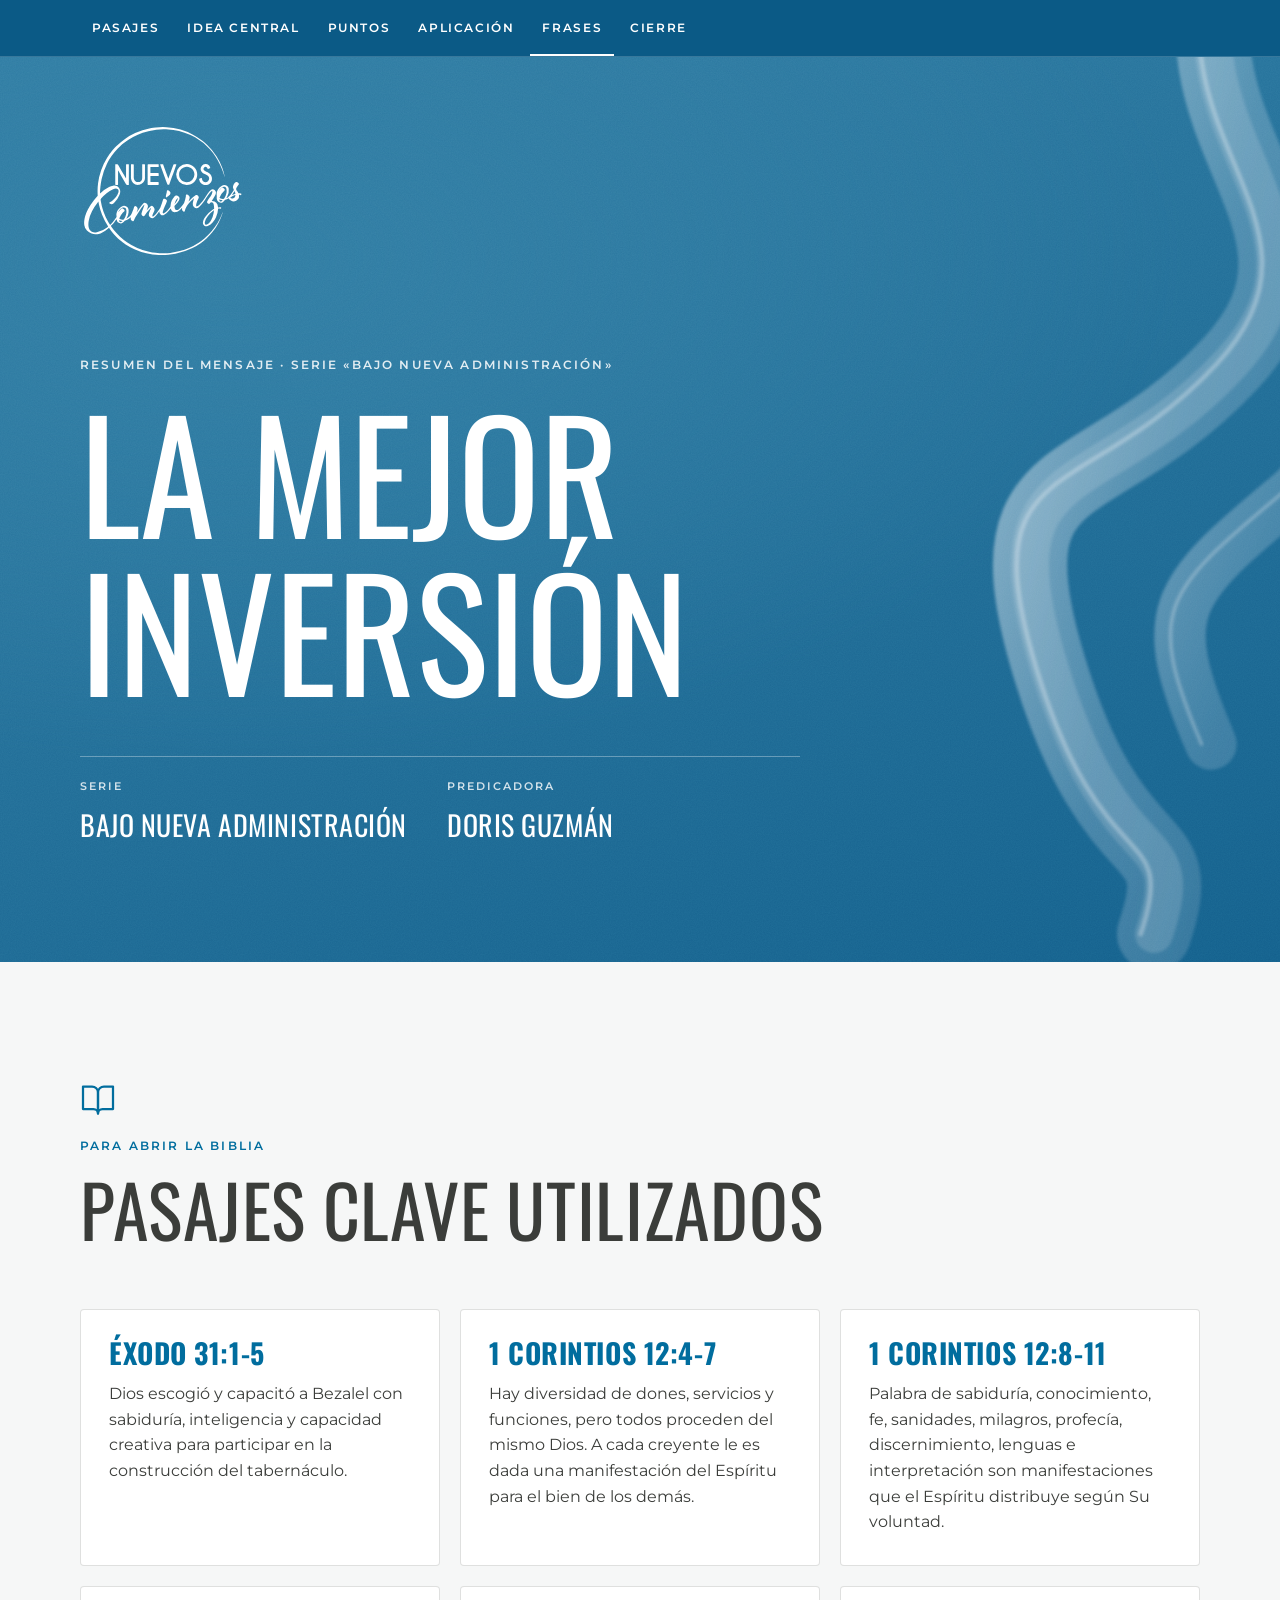
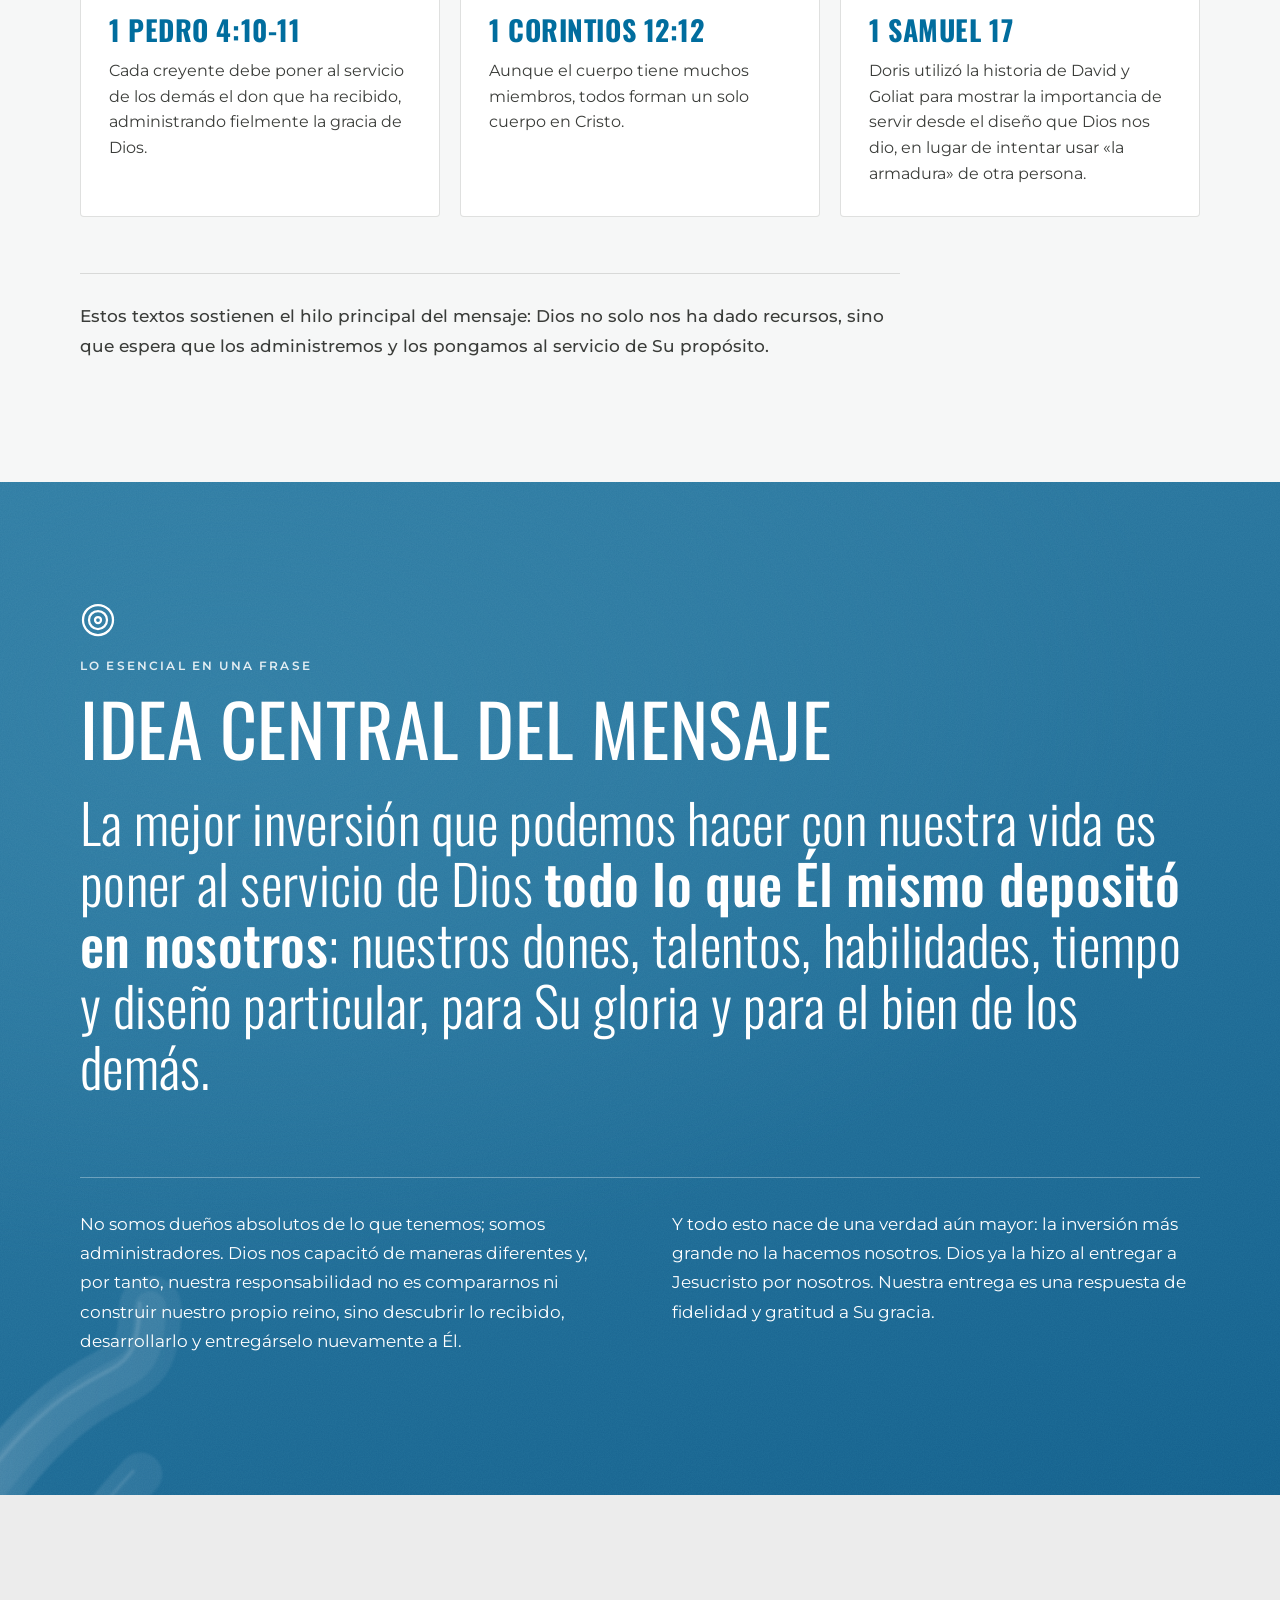
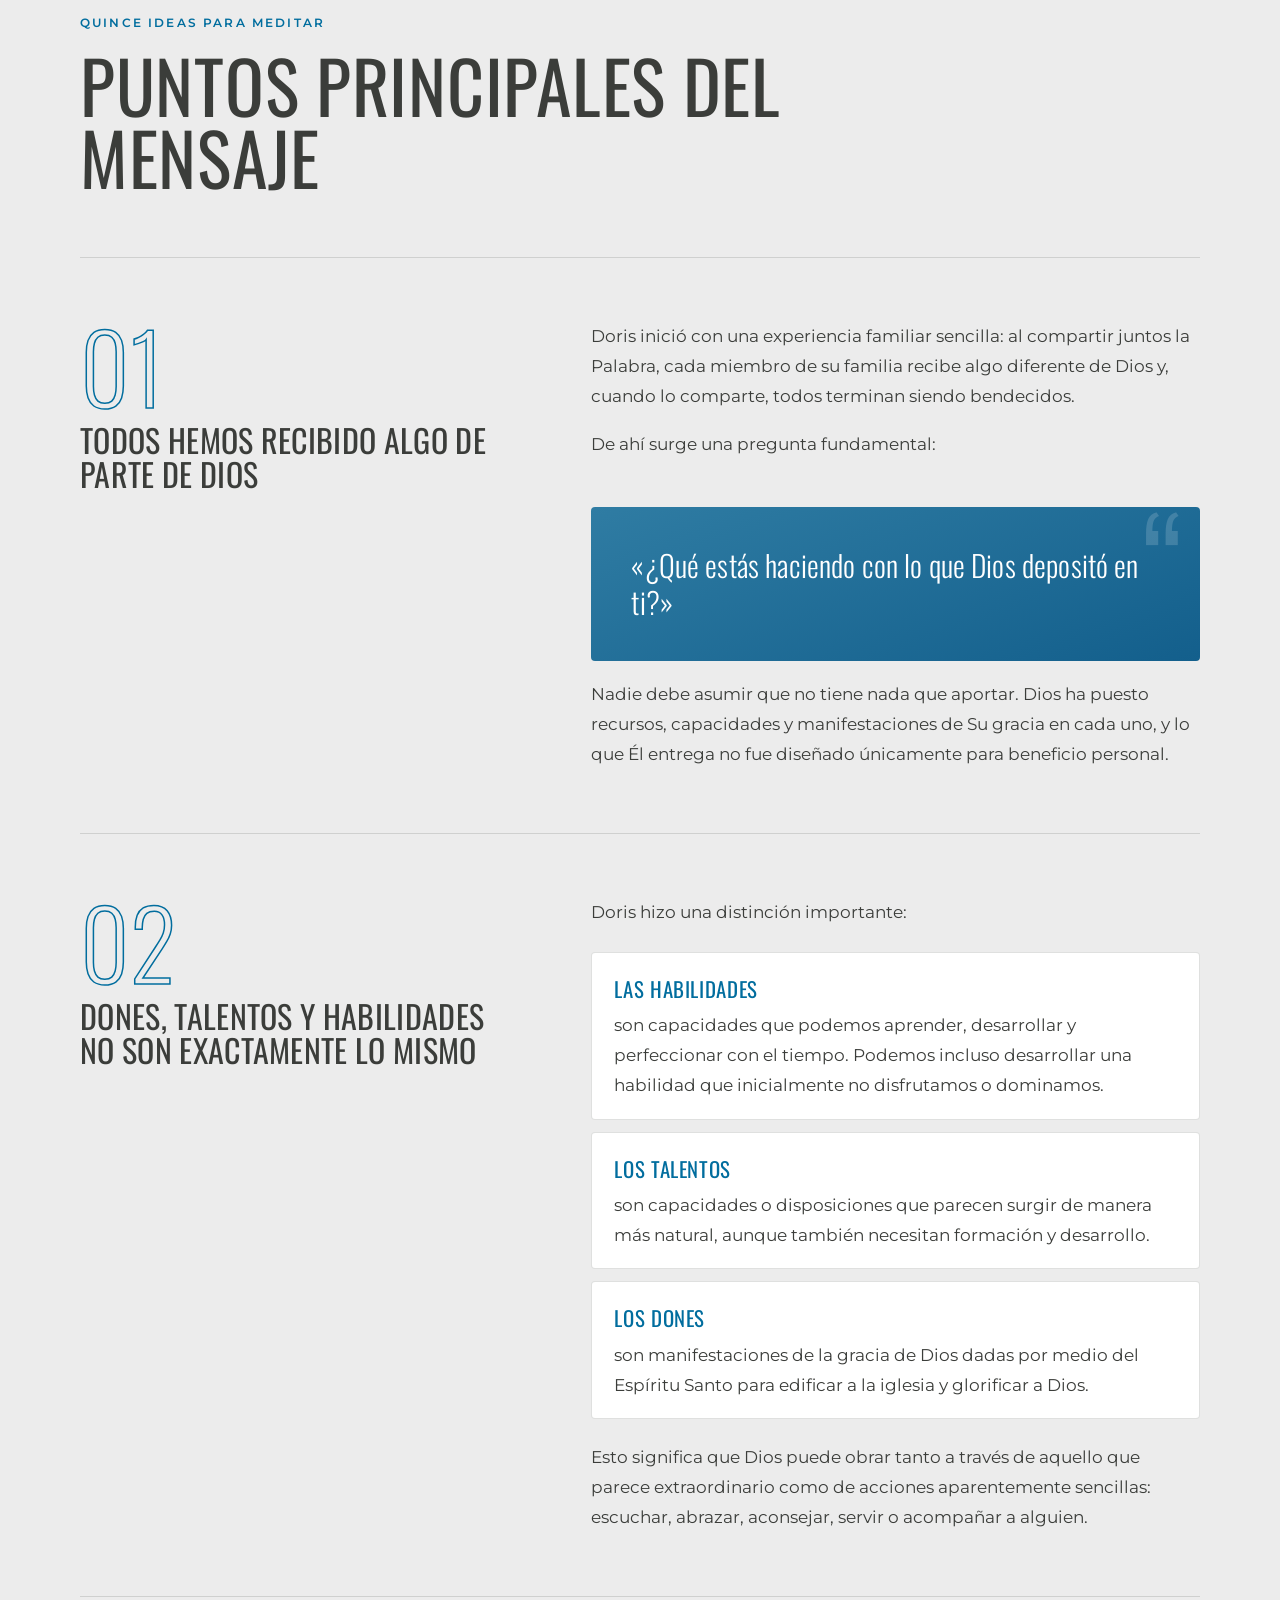
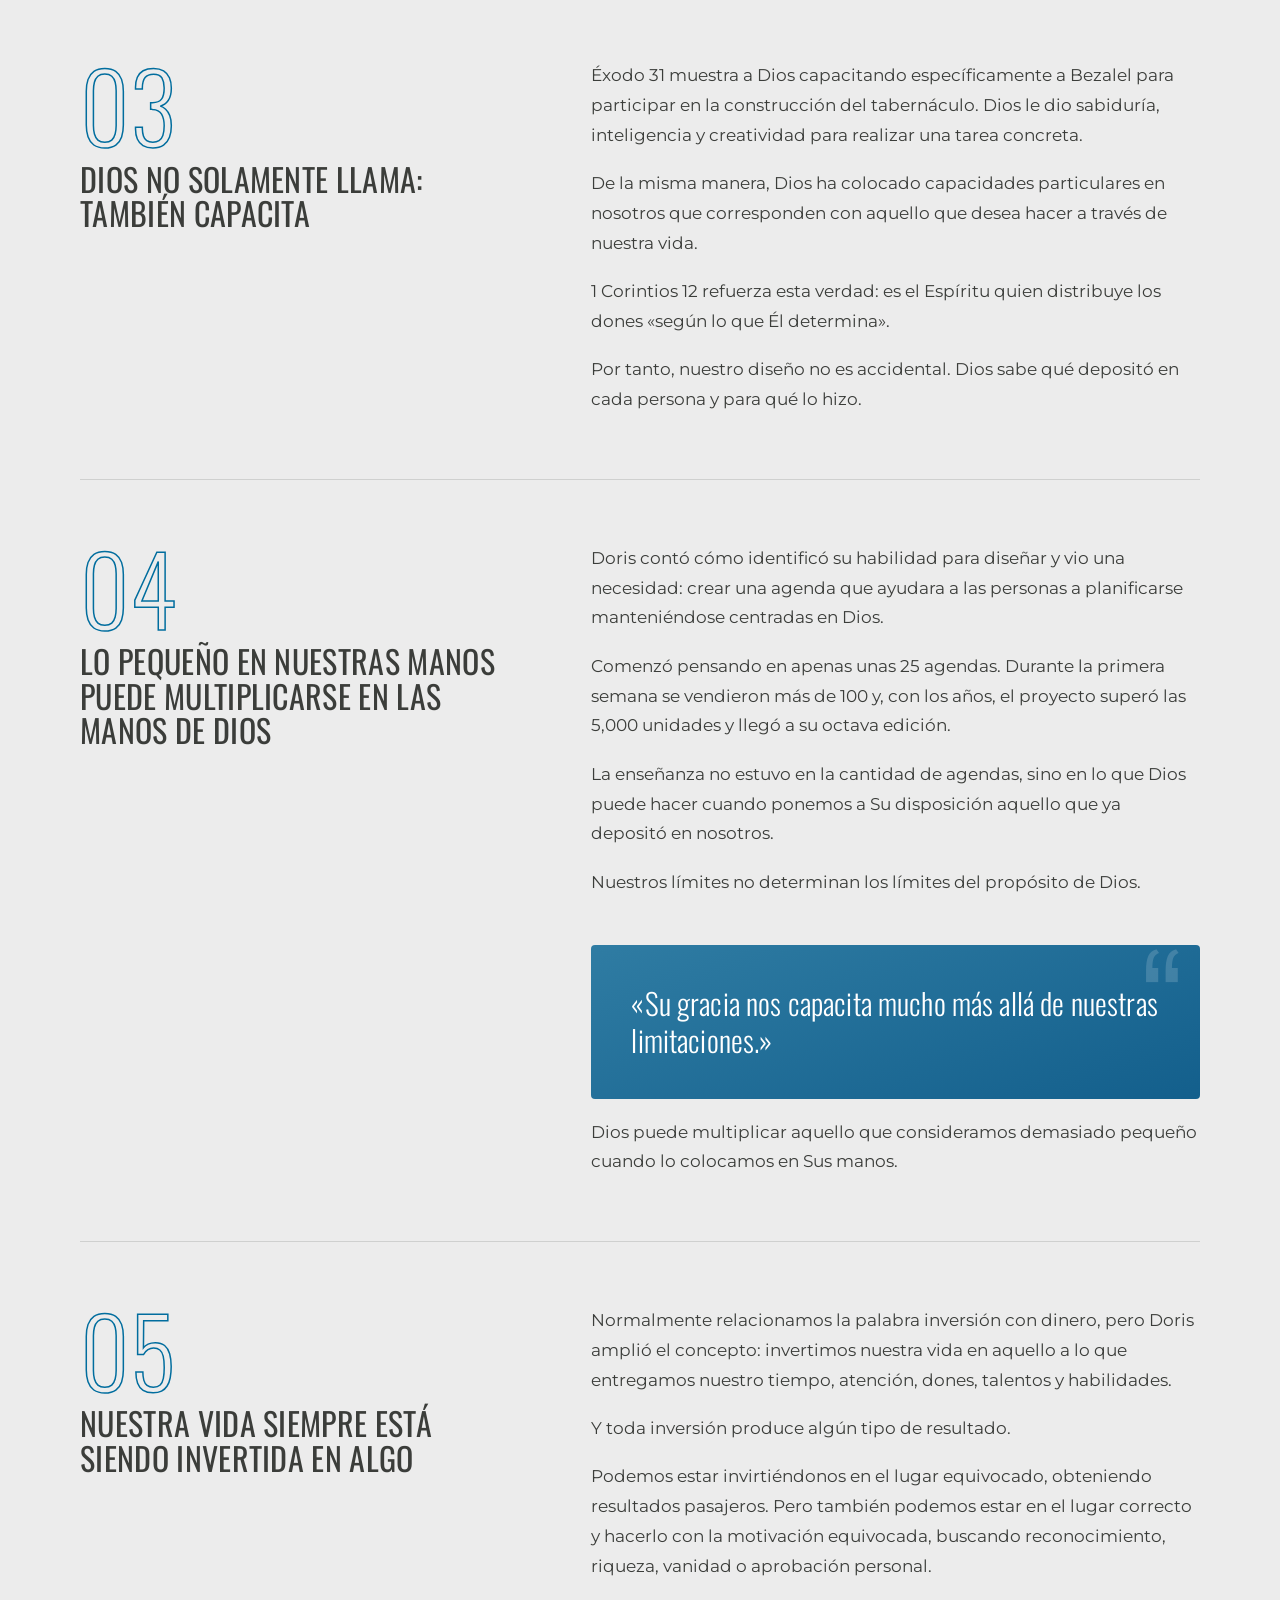
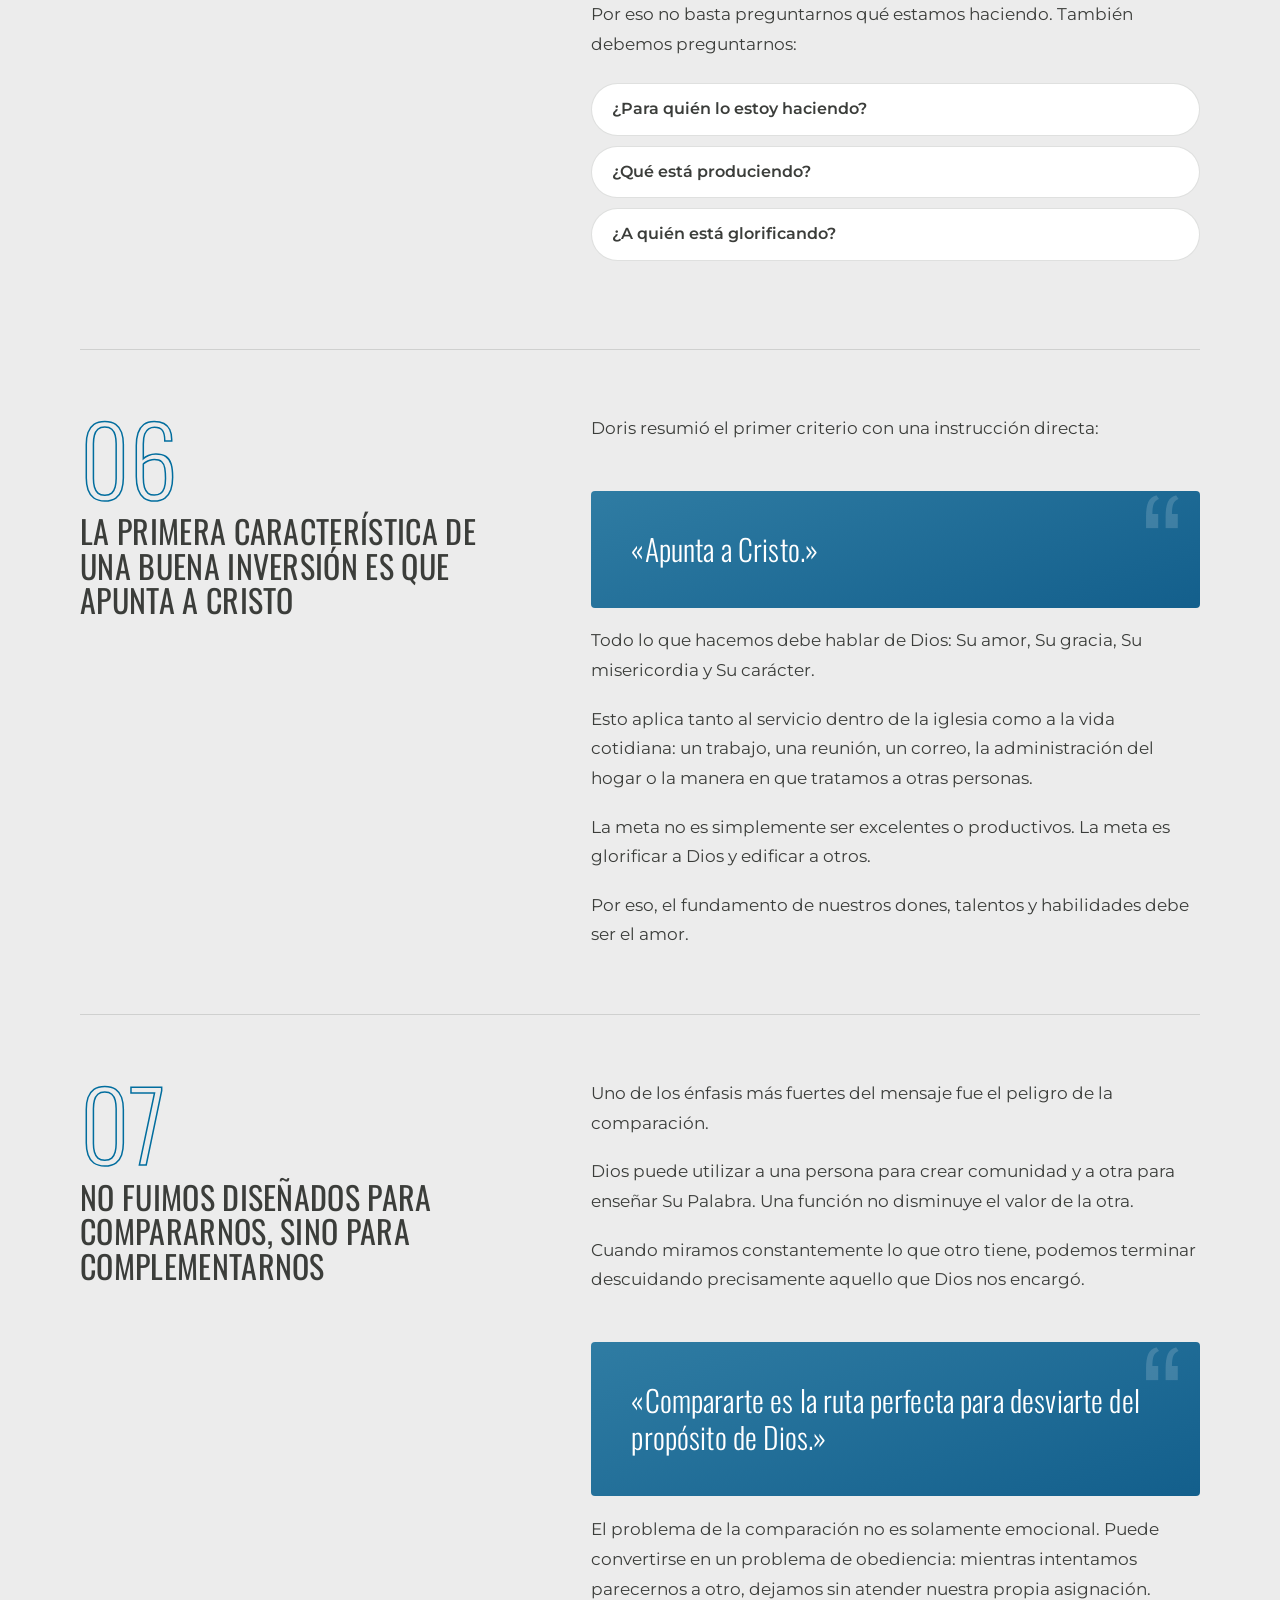
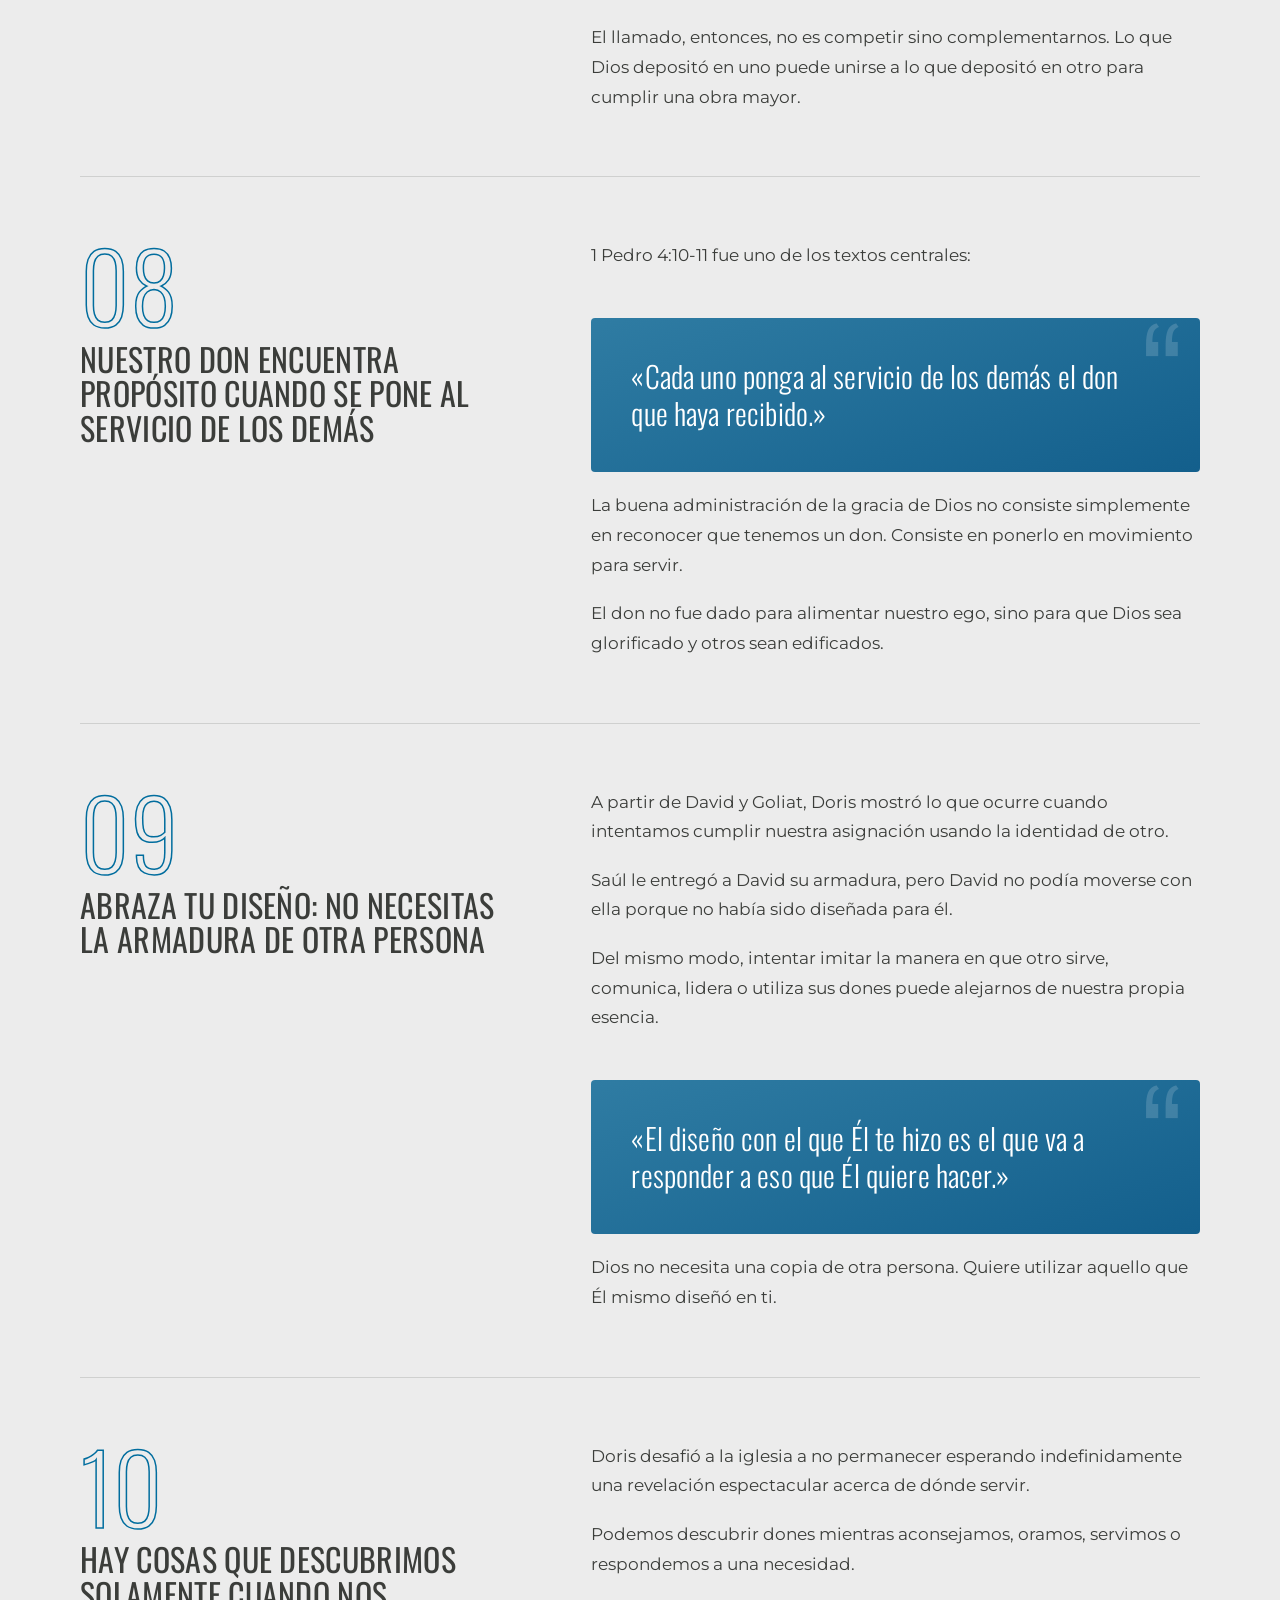
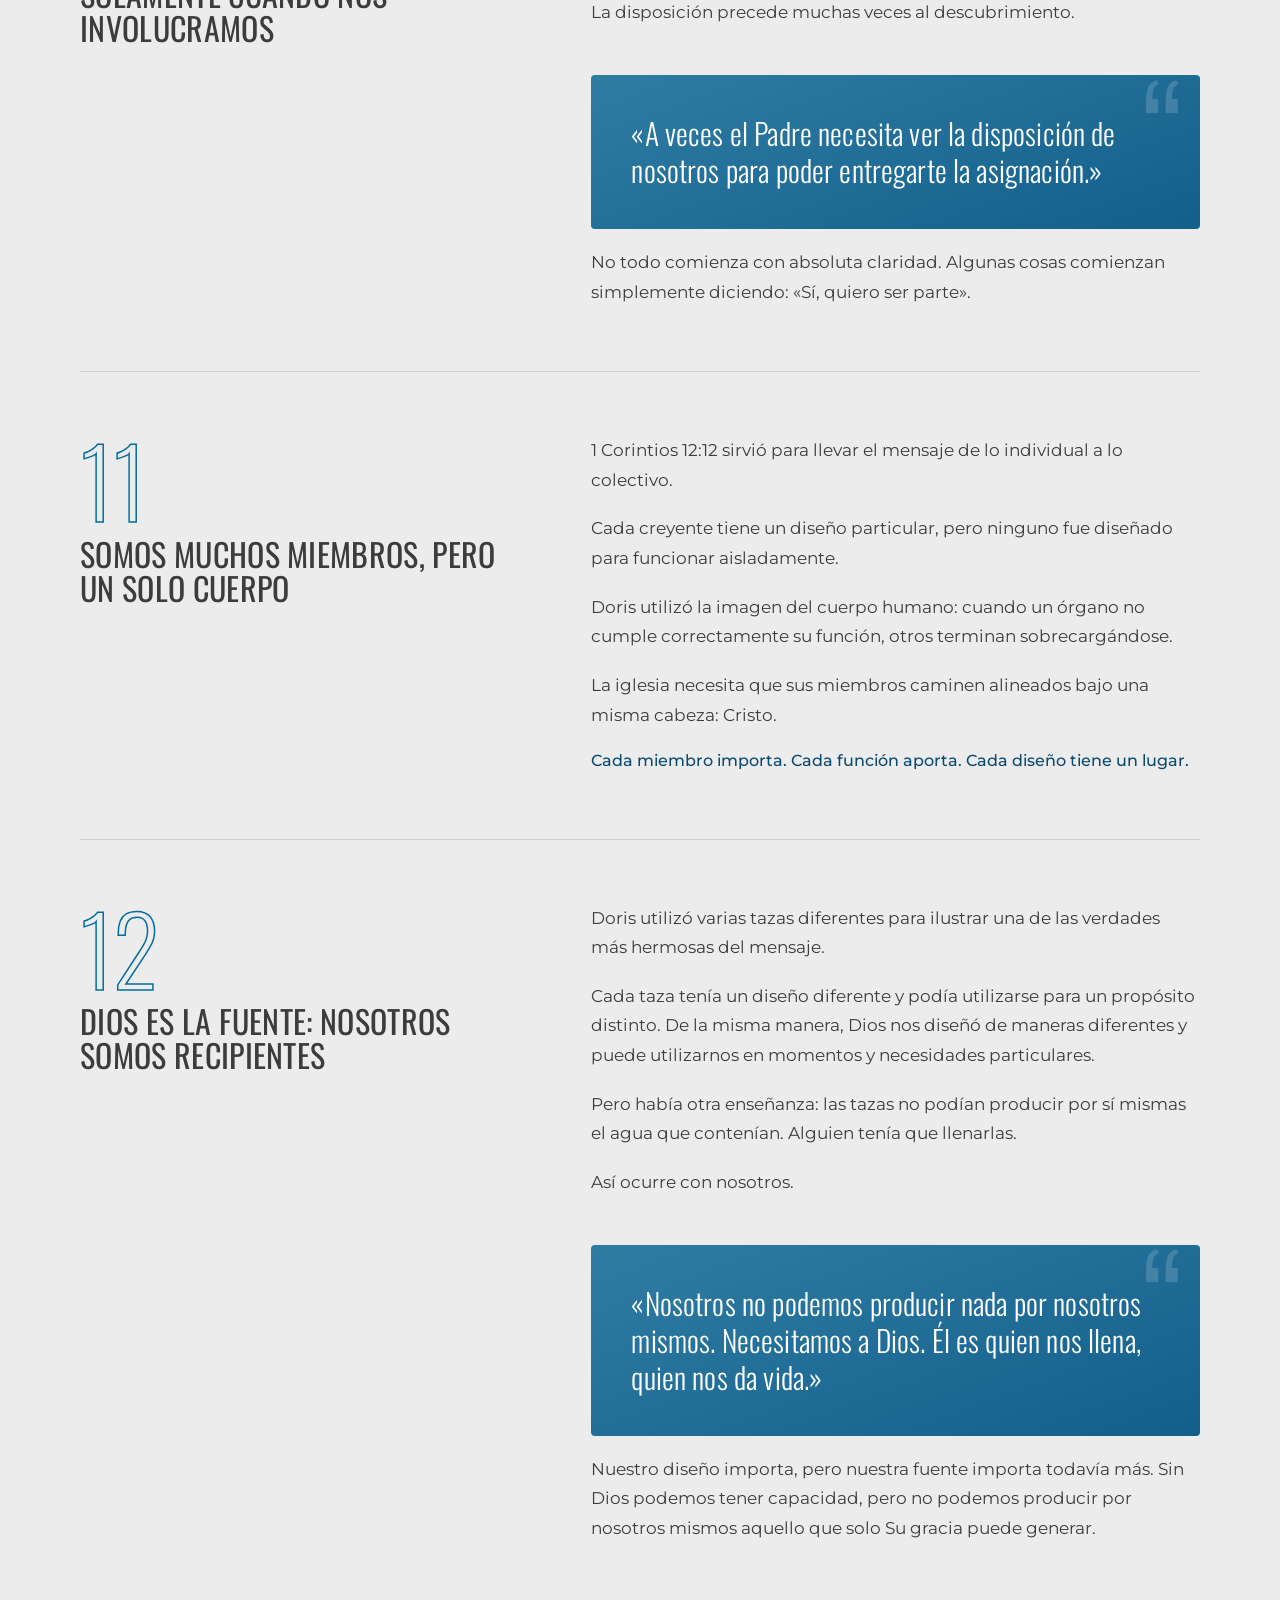
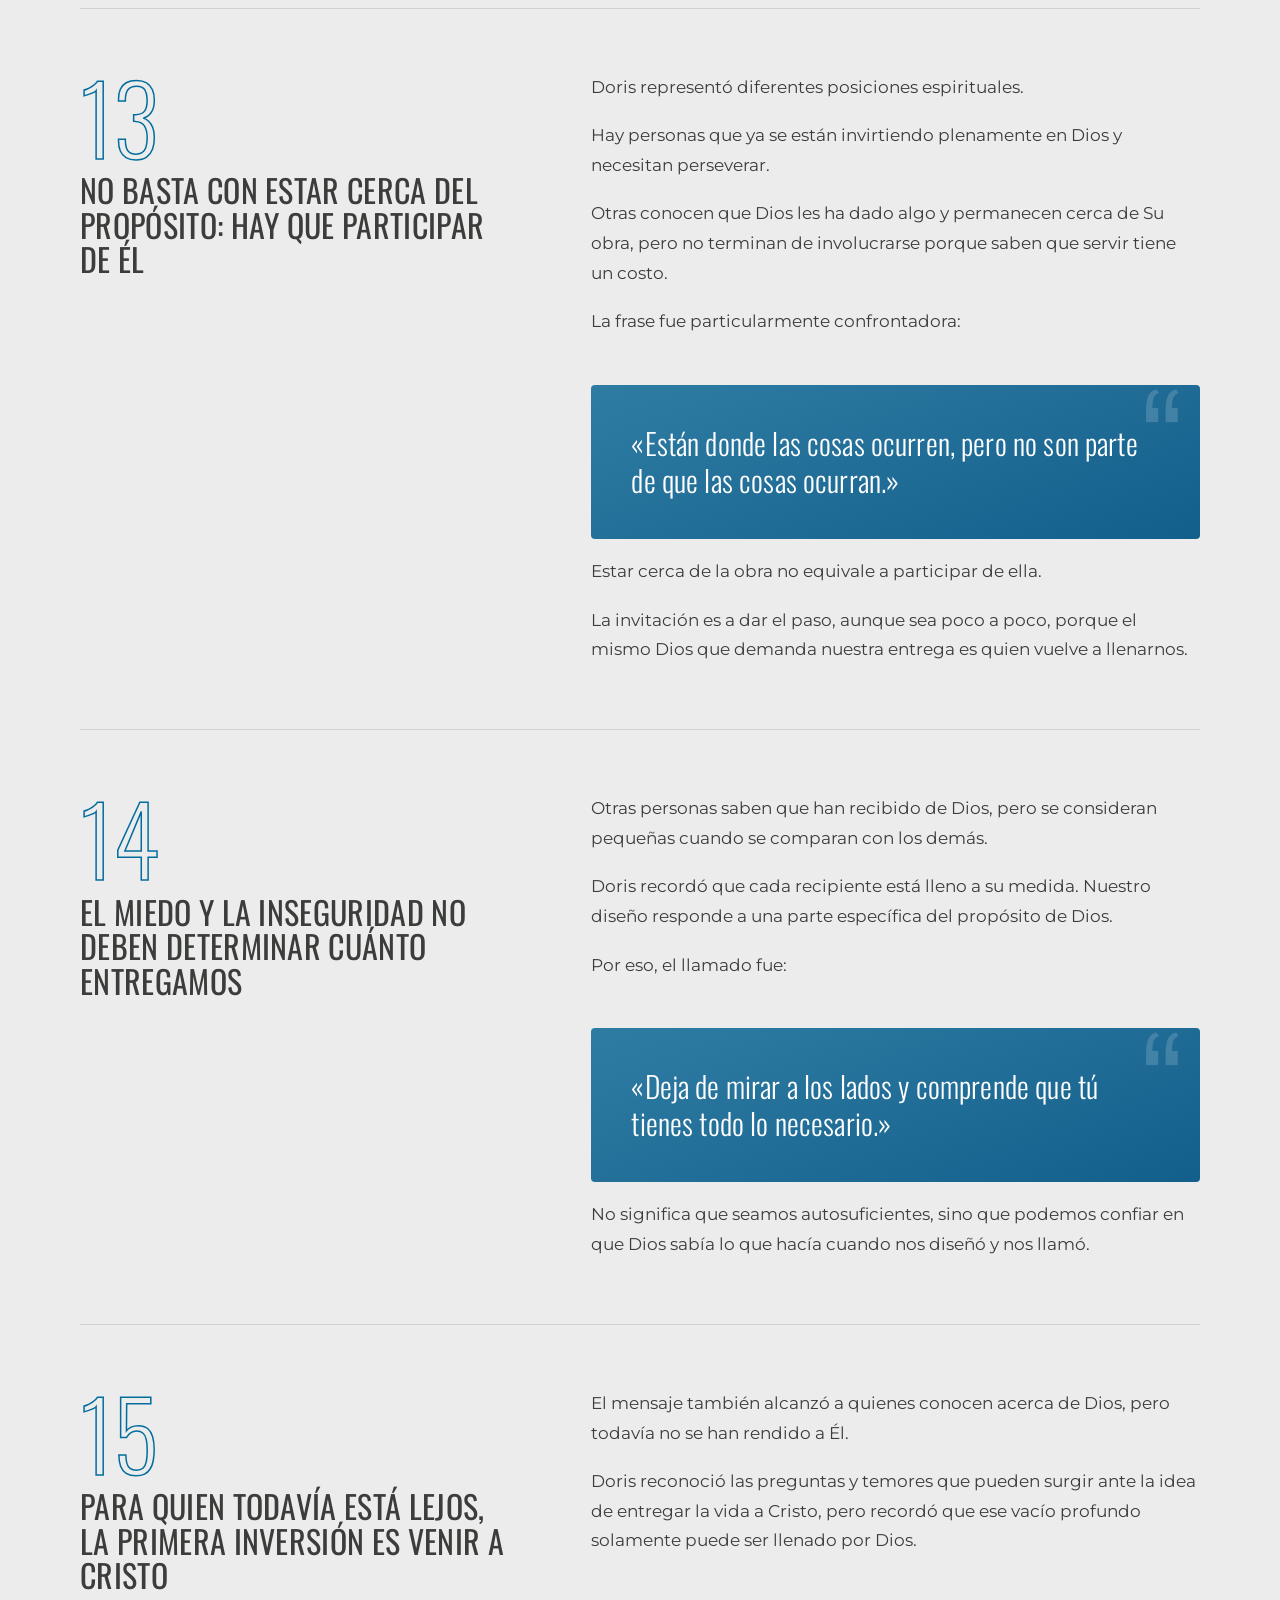
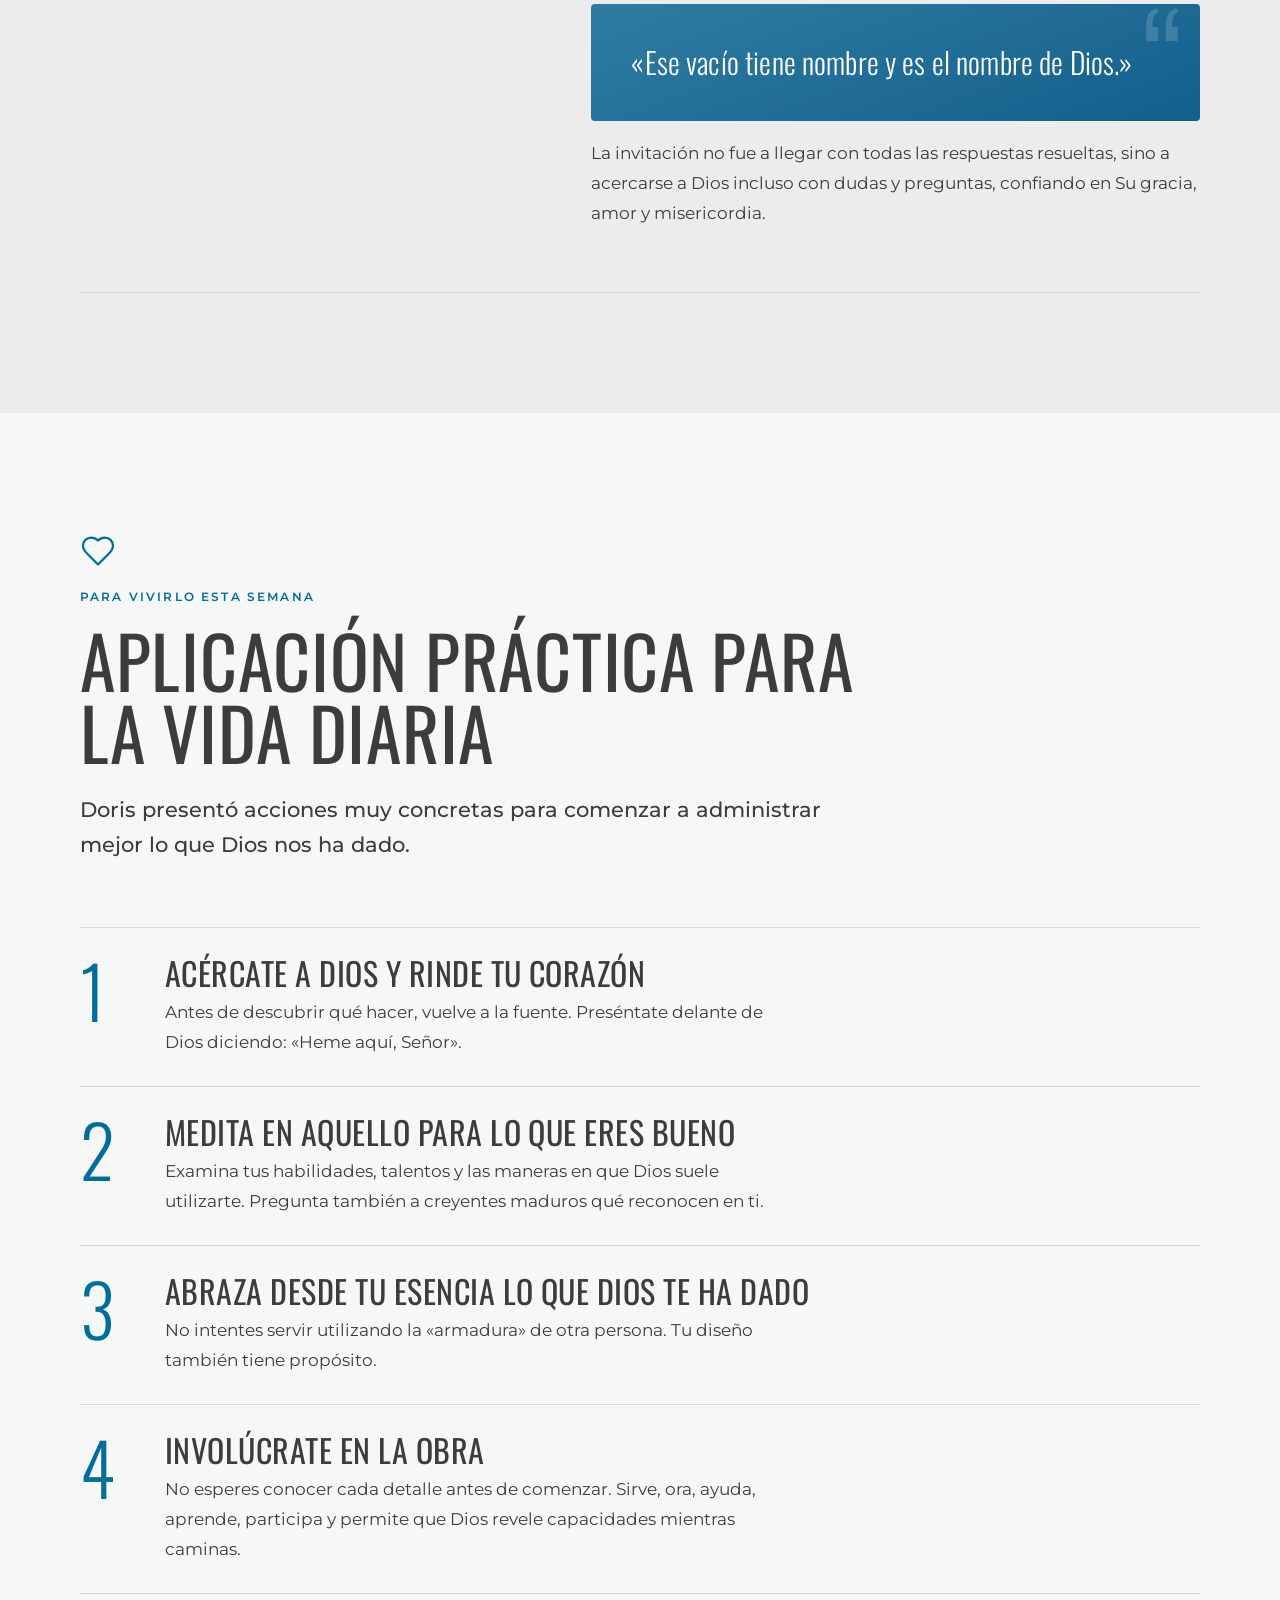
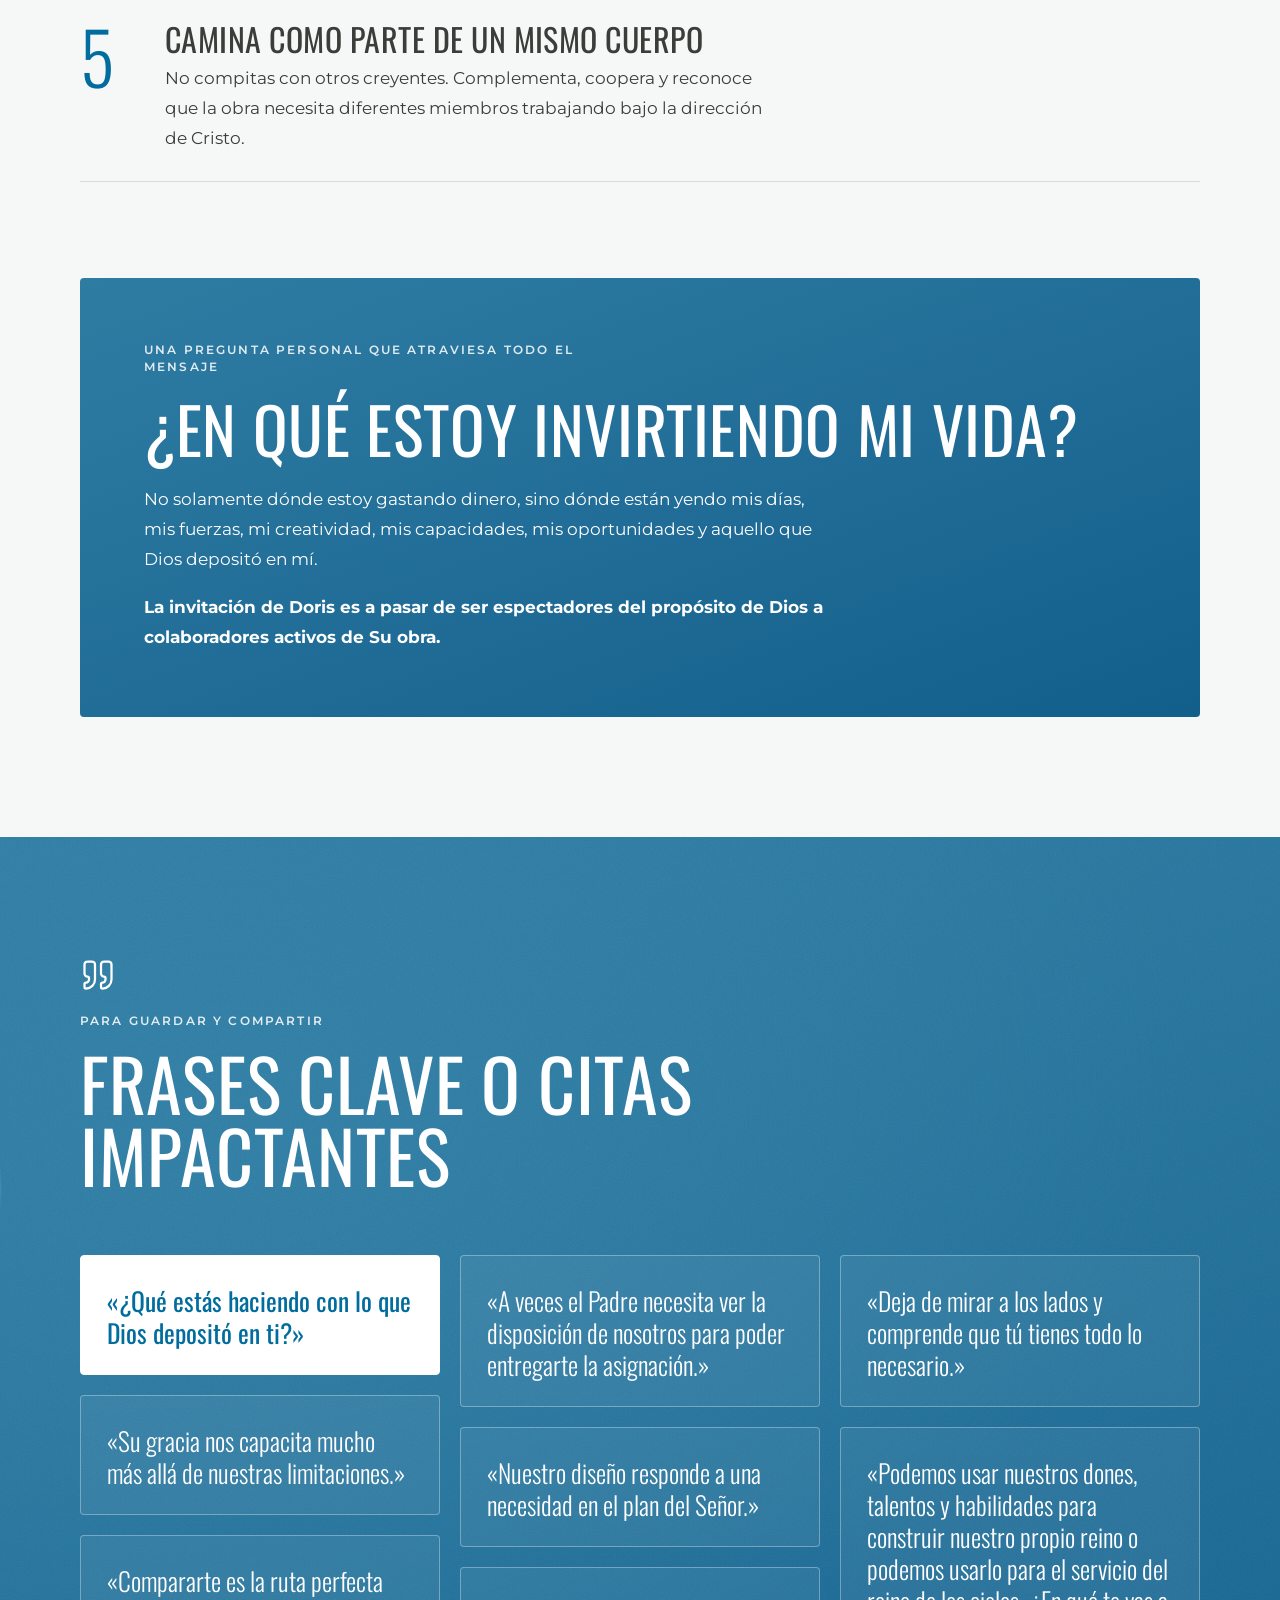
==== commit 5d112f28: "Añade versión autocontenida para incrustar en Wix Generador de HTML con CSS y logos incrustados, y b" ====
--- a/mensajes/la-mejor-inversion.html
+++ b/mensajes/la-mejor-inversion.html
@@ -497,14 +497,16 @@
     });
   }
 
-  // Compartir
+  // Compartir. Dentro de un marco (p. ej. Wix) se comparte NC_SHARE_URL; si no se define, se oculta el botón.
   var btn = document.getElementById("compartir");
   var txt = document.getElementById("compartir-txt");
+  var url = window.NC_SHARE_URL || location.href;
+  if (window.self !== window.top && !window.NC_SHARE_URL) btn.hidden = true;
   btn.addEventListener("click", function () {
-    var data = { title: document.title, url: location.href };
+    var data = { title: document.title, url: url };
     if (navigator.share) { navigator.share(data).catch(function () {}); return; }
     if (navigator.clipboard) {
-      navigator.clipboard.writeText(location.href).then(function () {
+      navigator.clipboard.writeText(url).then(function () {
         txt.textContent = "Enlace copiado";
         setTimeout(function () { txt.textContent = "Comparte este mensaje"; }, 2400);
       }).catch(function () {});
--- a/assets/mensaje.css
+++ b/assets/mensaje.css
@@ -124,6 +124,8 @@
   mix-blend-mode: soft-light;
   background-image: url("data:image/svg+xml,%3Csvg xmlns='http://www.w3.org/2000/svg' width='240' height='240'%3E%3Cfilter id='n'%3E%3CfeTurbulence type='fractalNoise' baseFrequency='.85' numOctaves='2' stitchTiles='stitch'/%3E%3CfeColorMatrix values='0 0 0 0 1 0 0 0 0 1 0 0 0 0 1 0 0 0 .9 0'/%3E%3C/filter%3E%3Crect width='100%25' height='100%25' filter='url(%23n)'/%3E%3C/svg%3E");
 }
+
+symbol { overflow: visible; }
 
 .nc-ribbons {
   overflow: visible;
